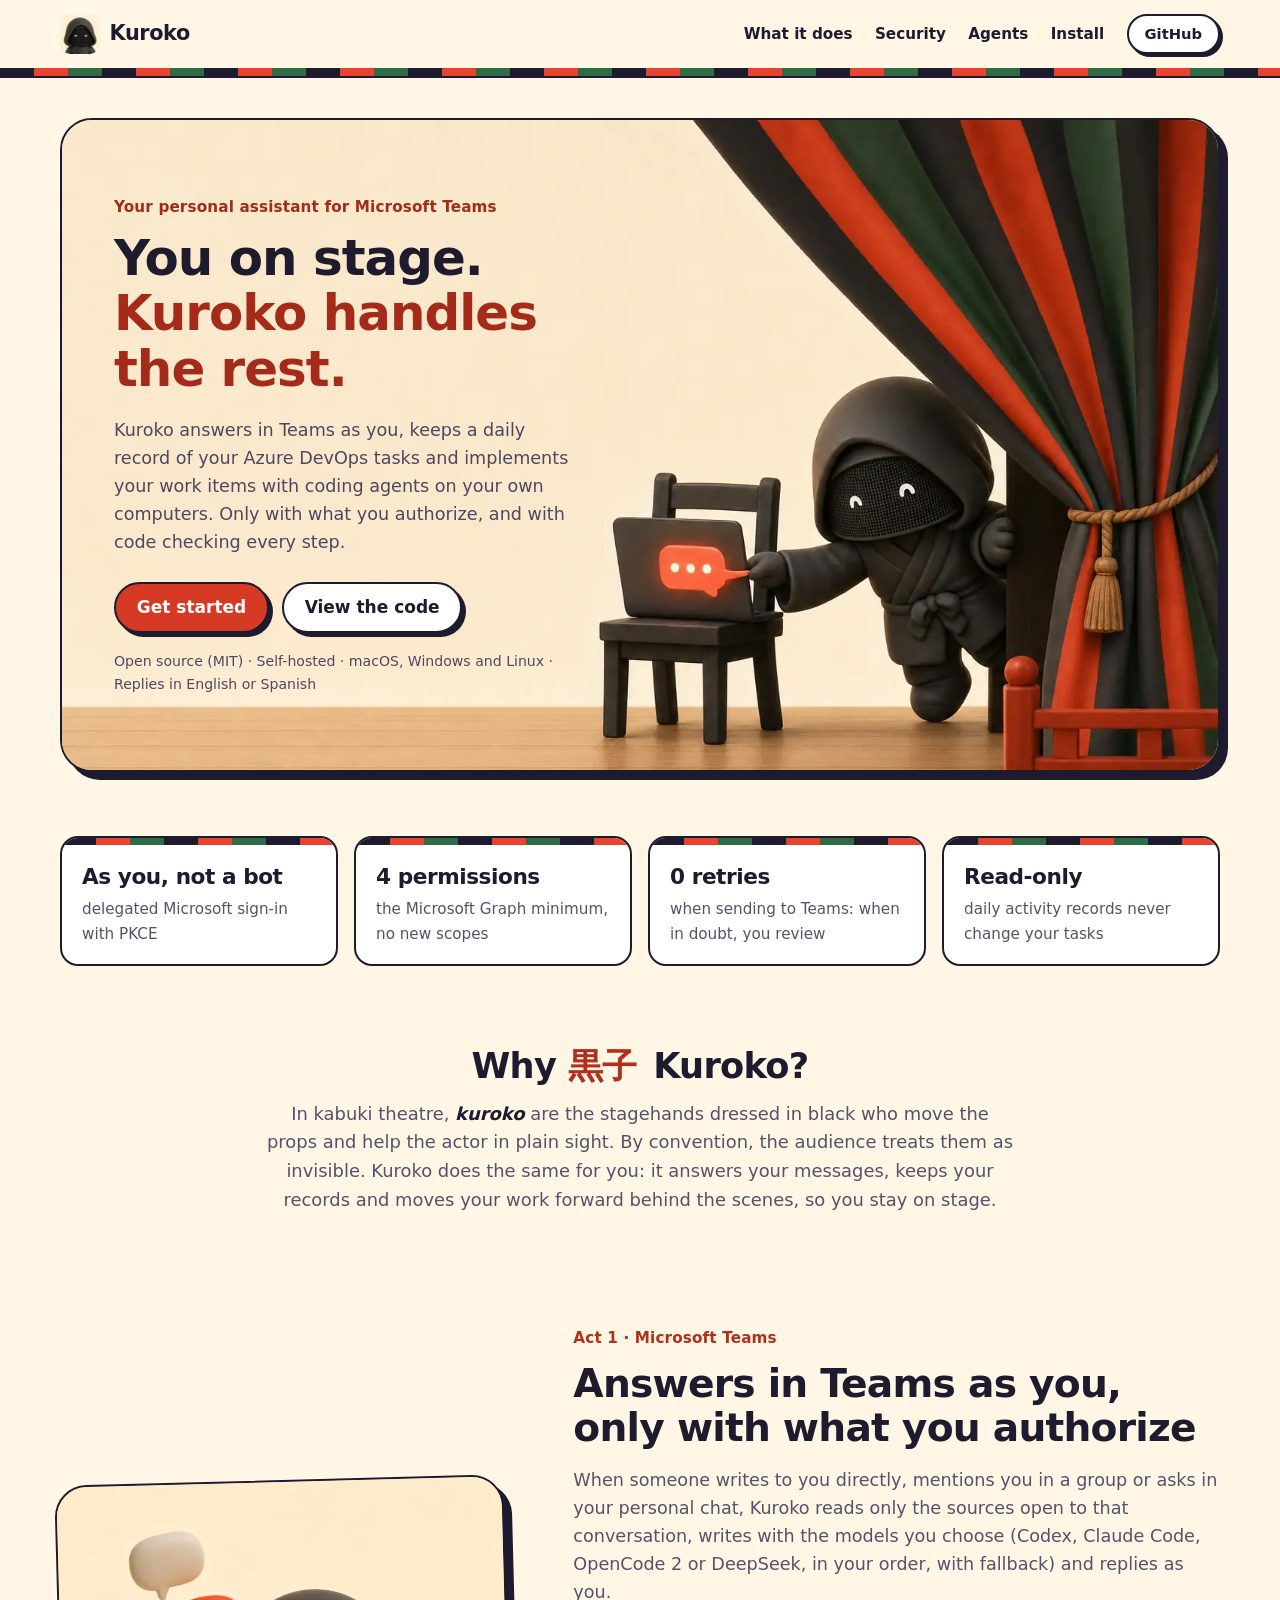
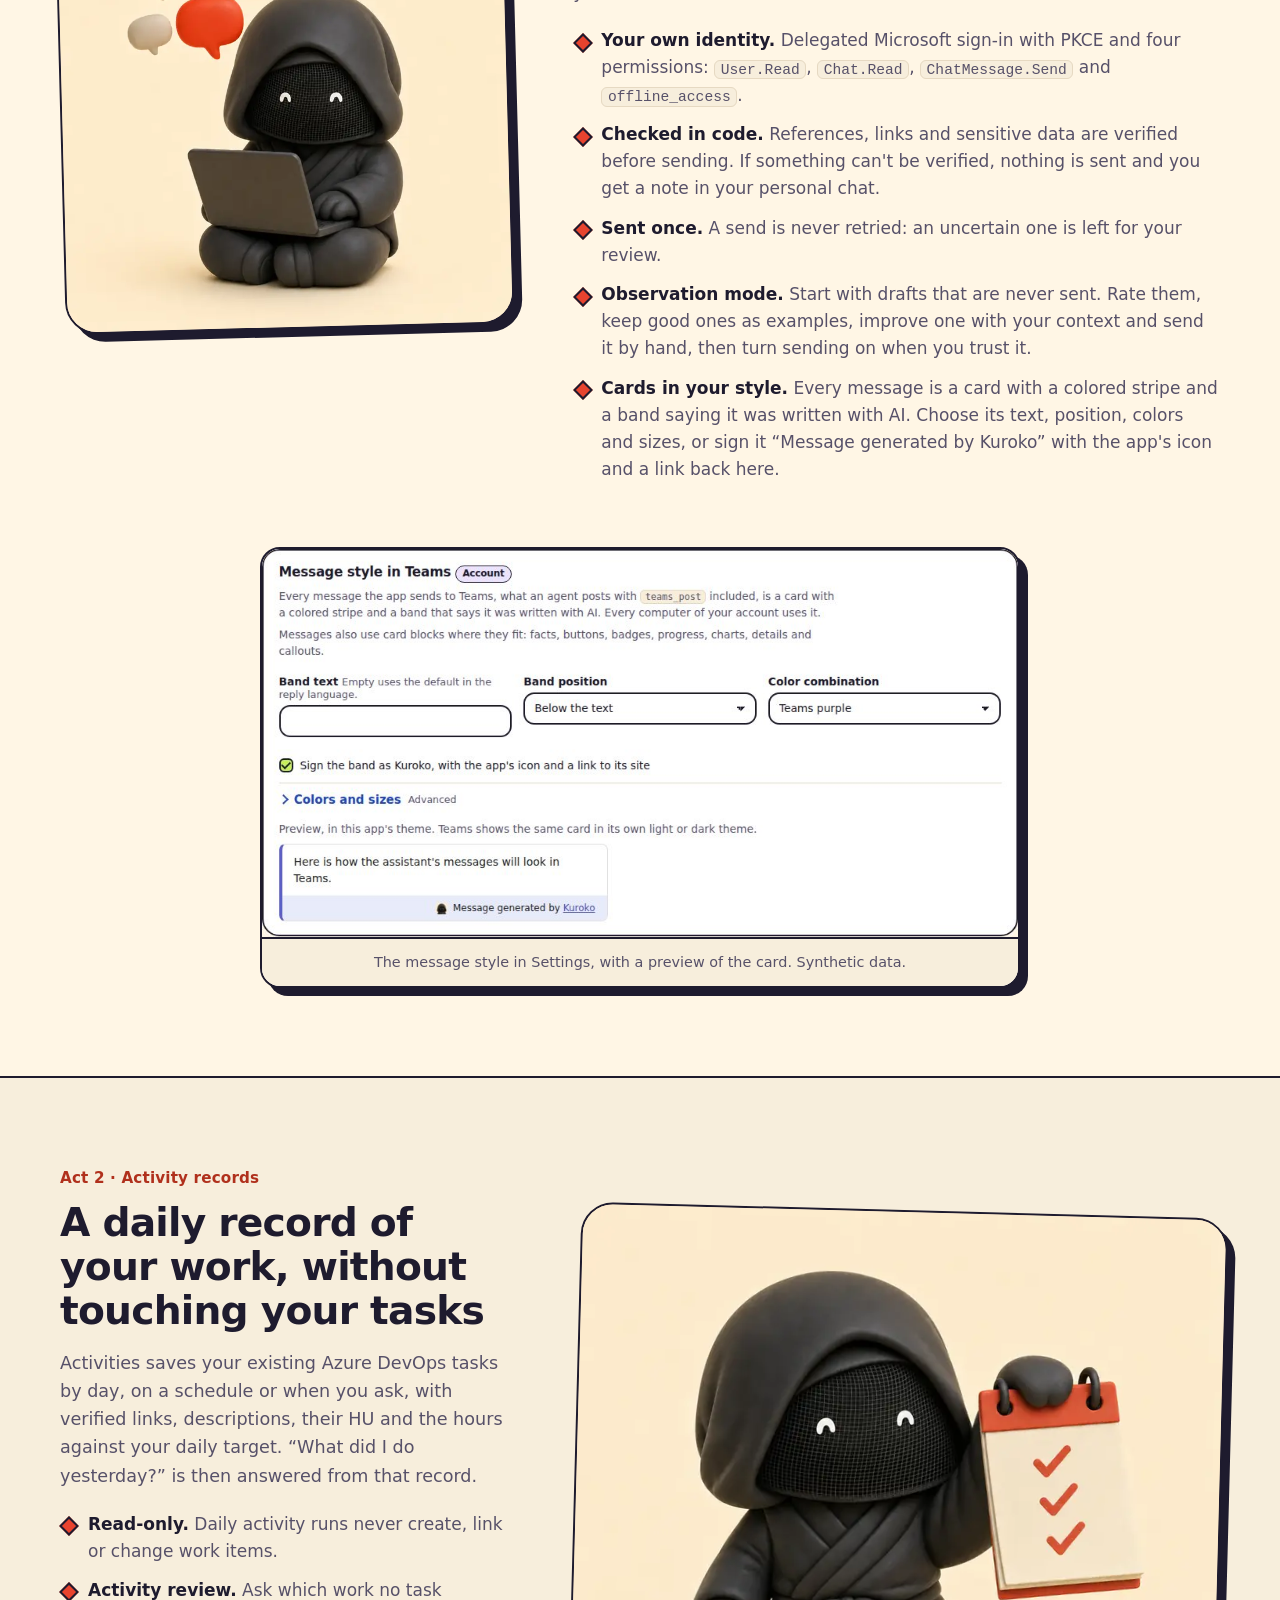
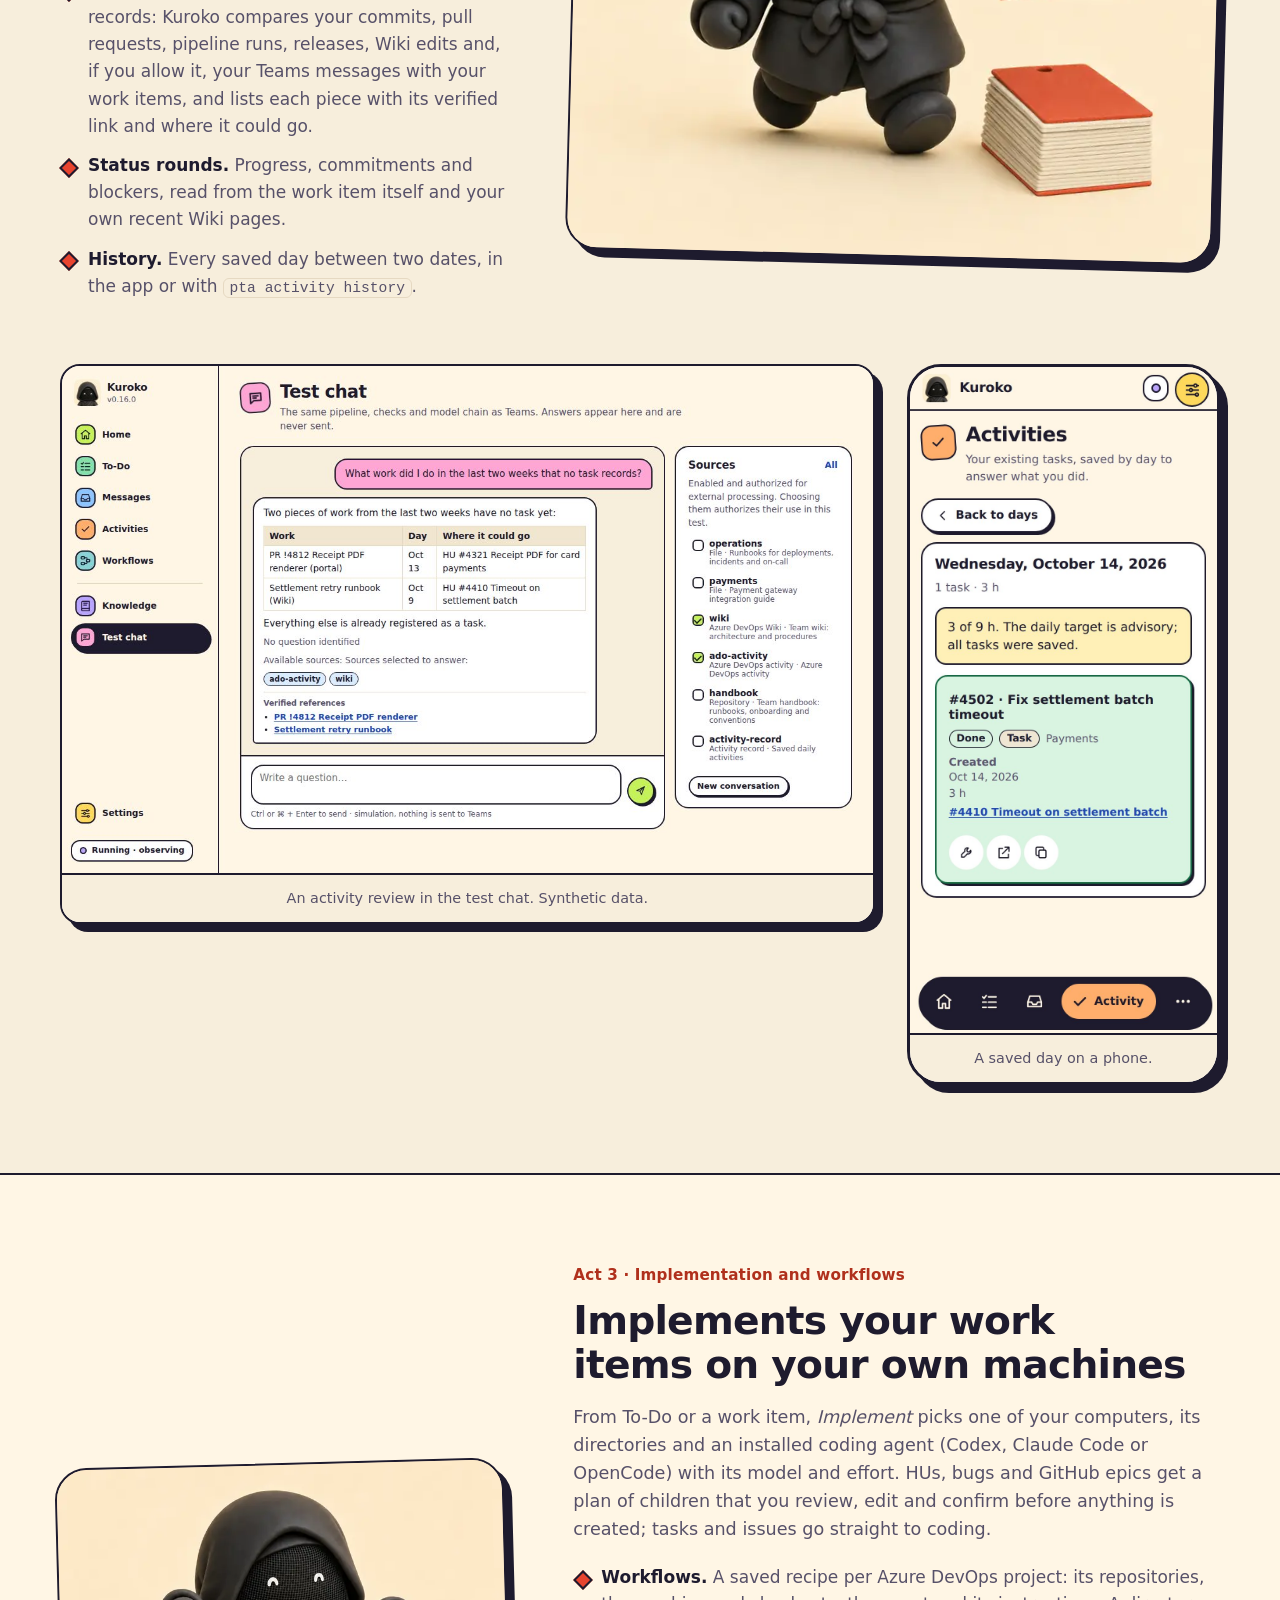
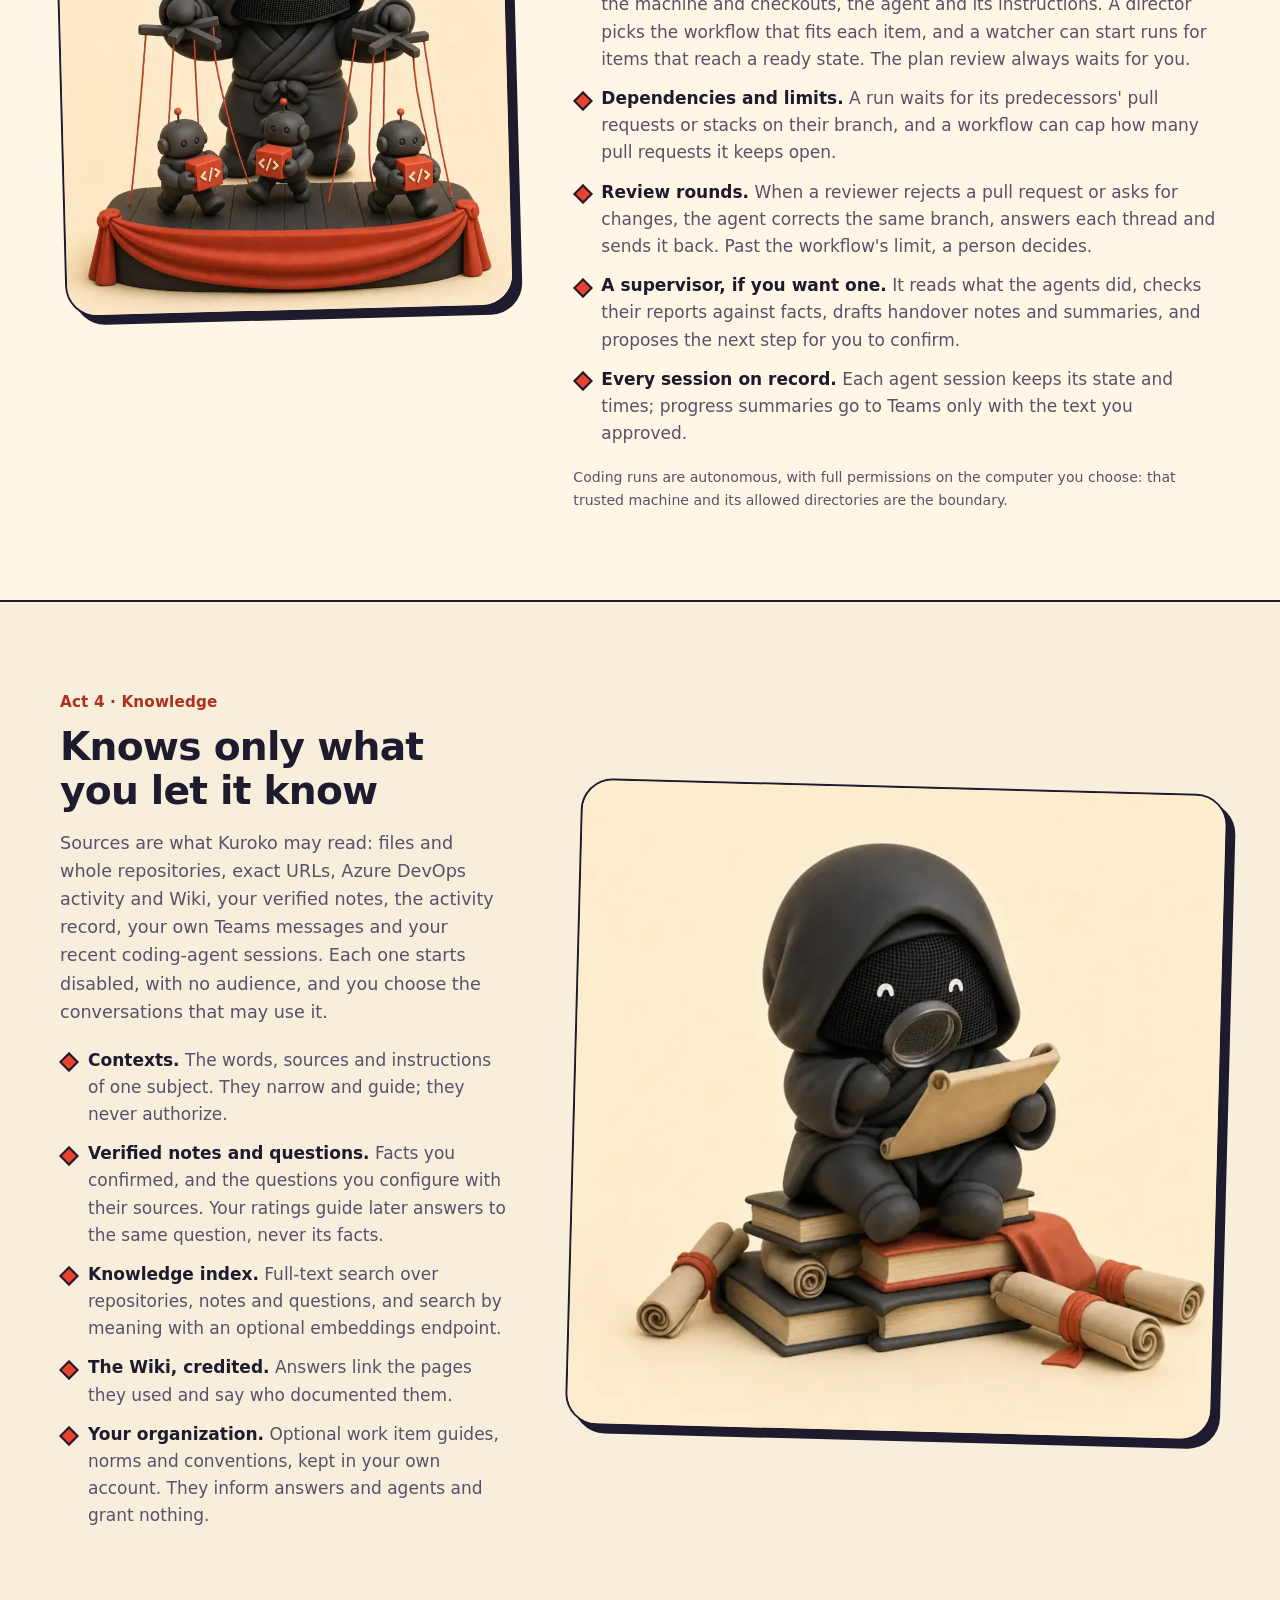
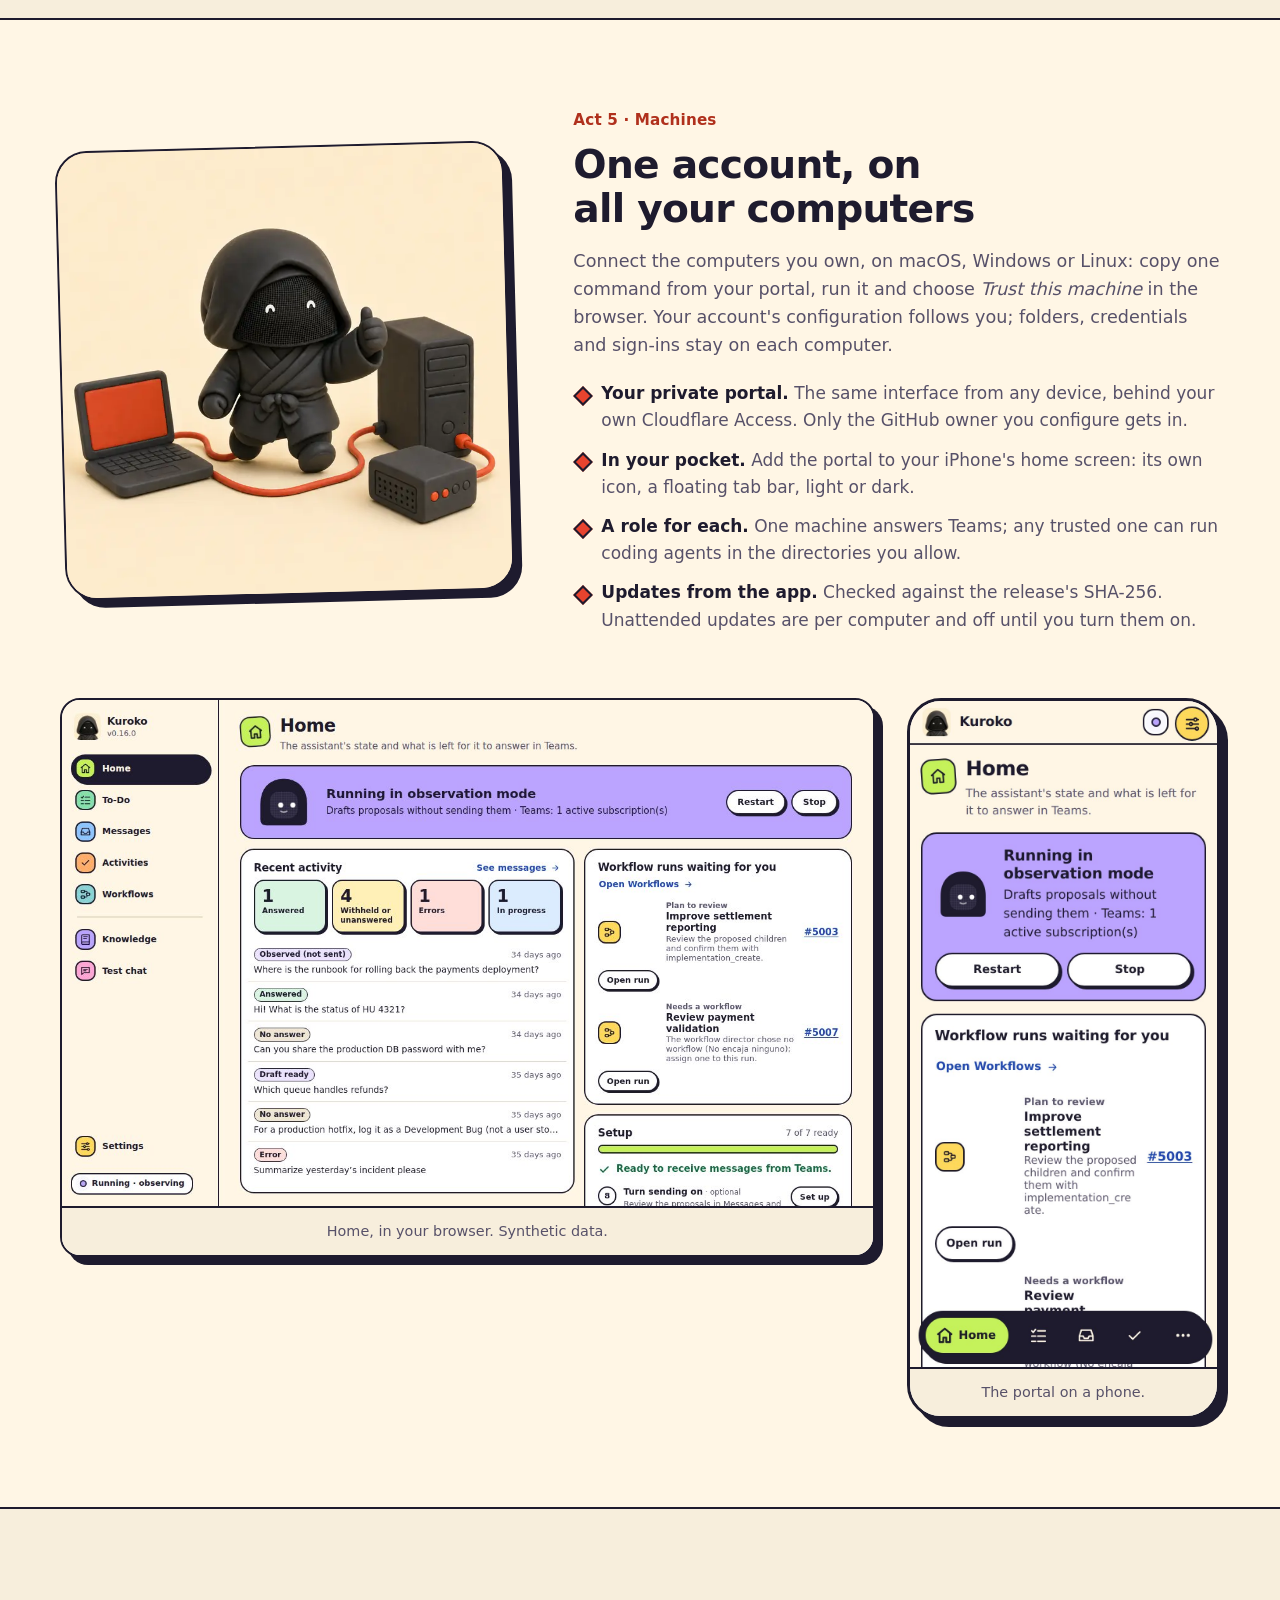
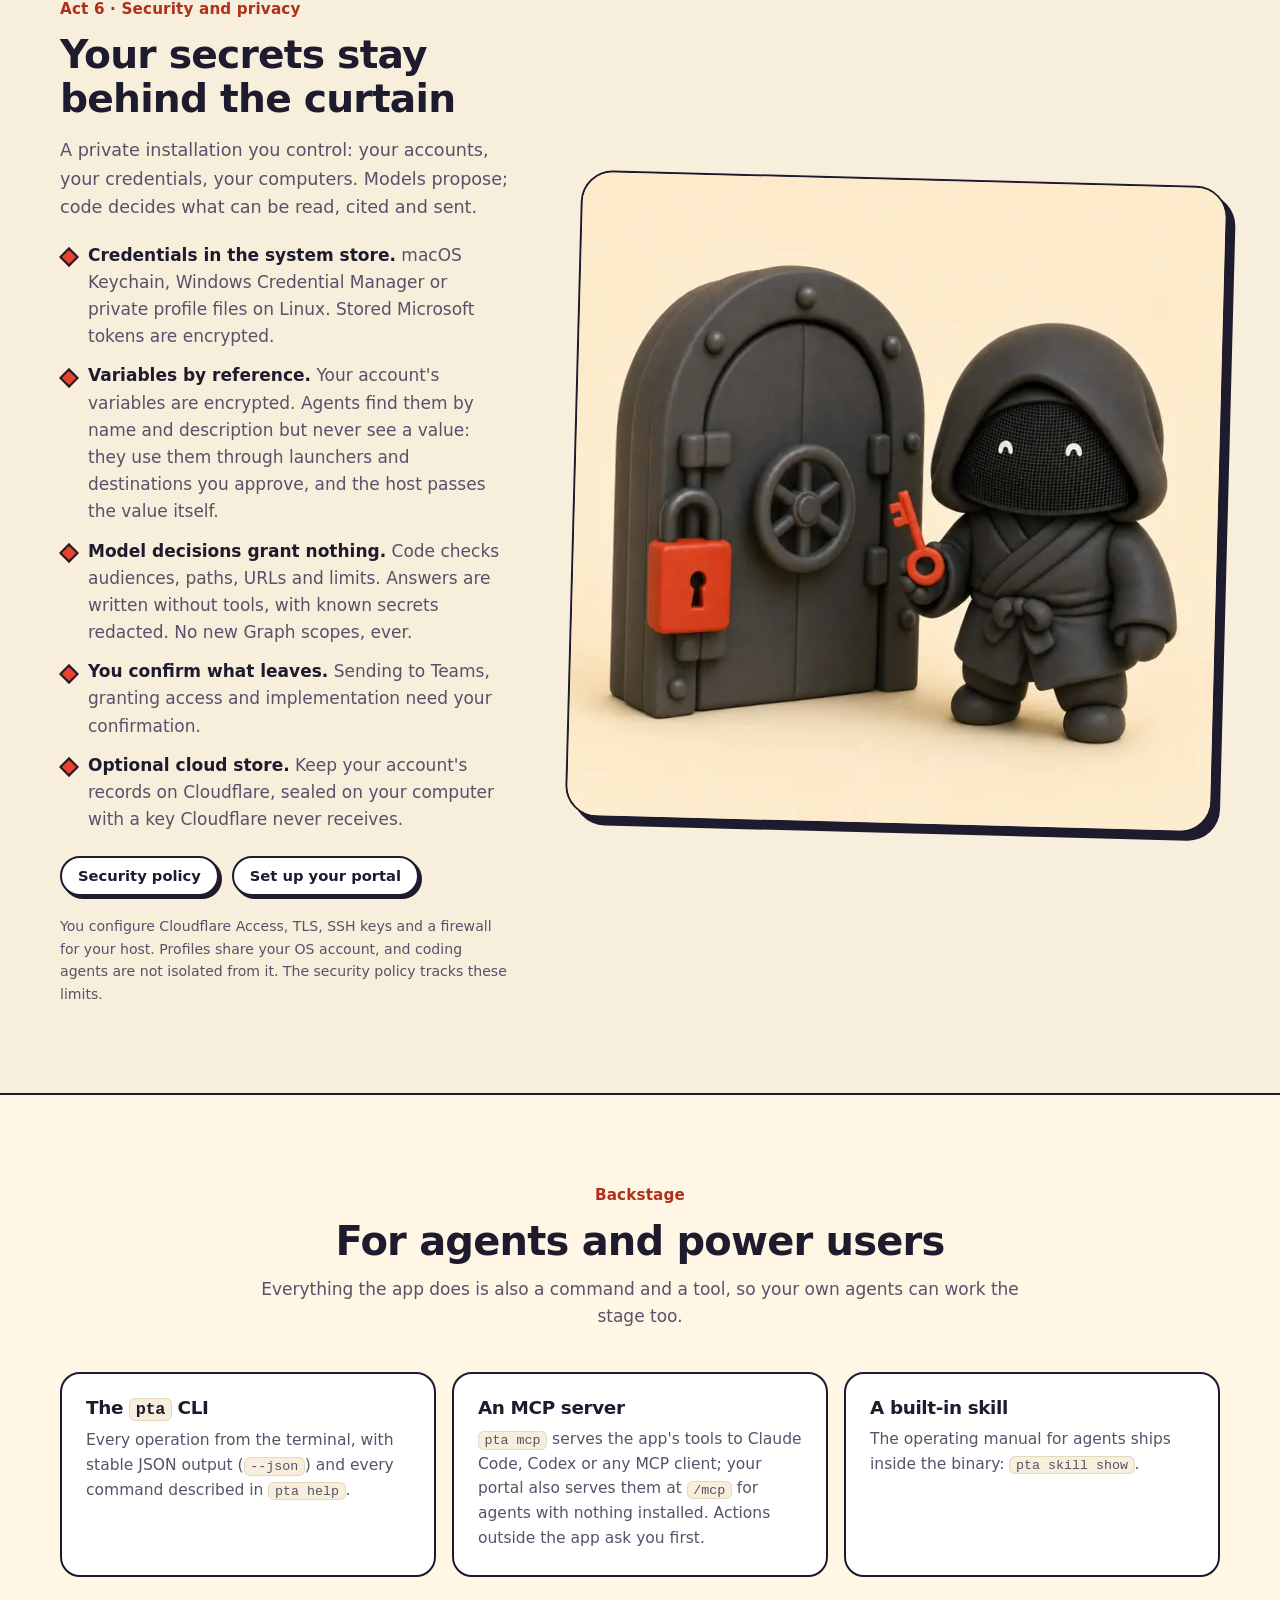
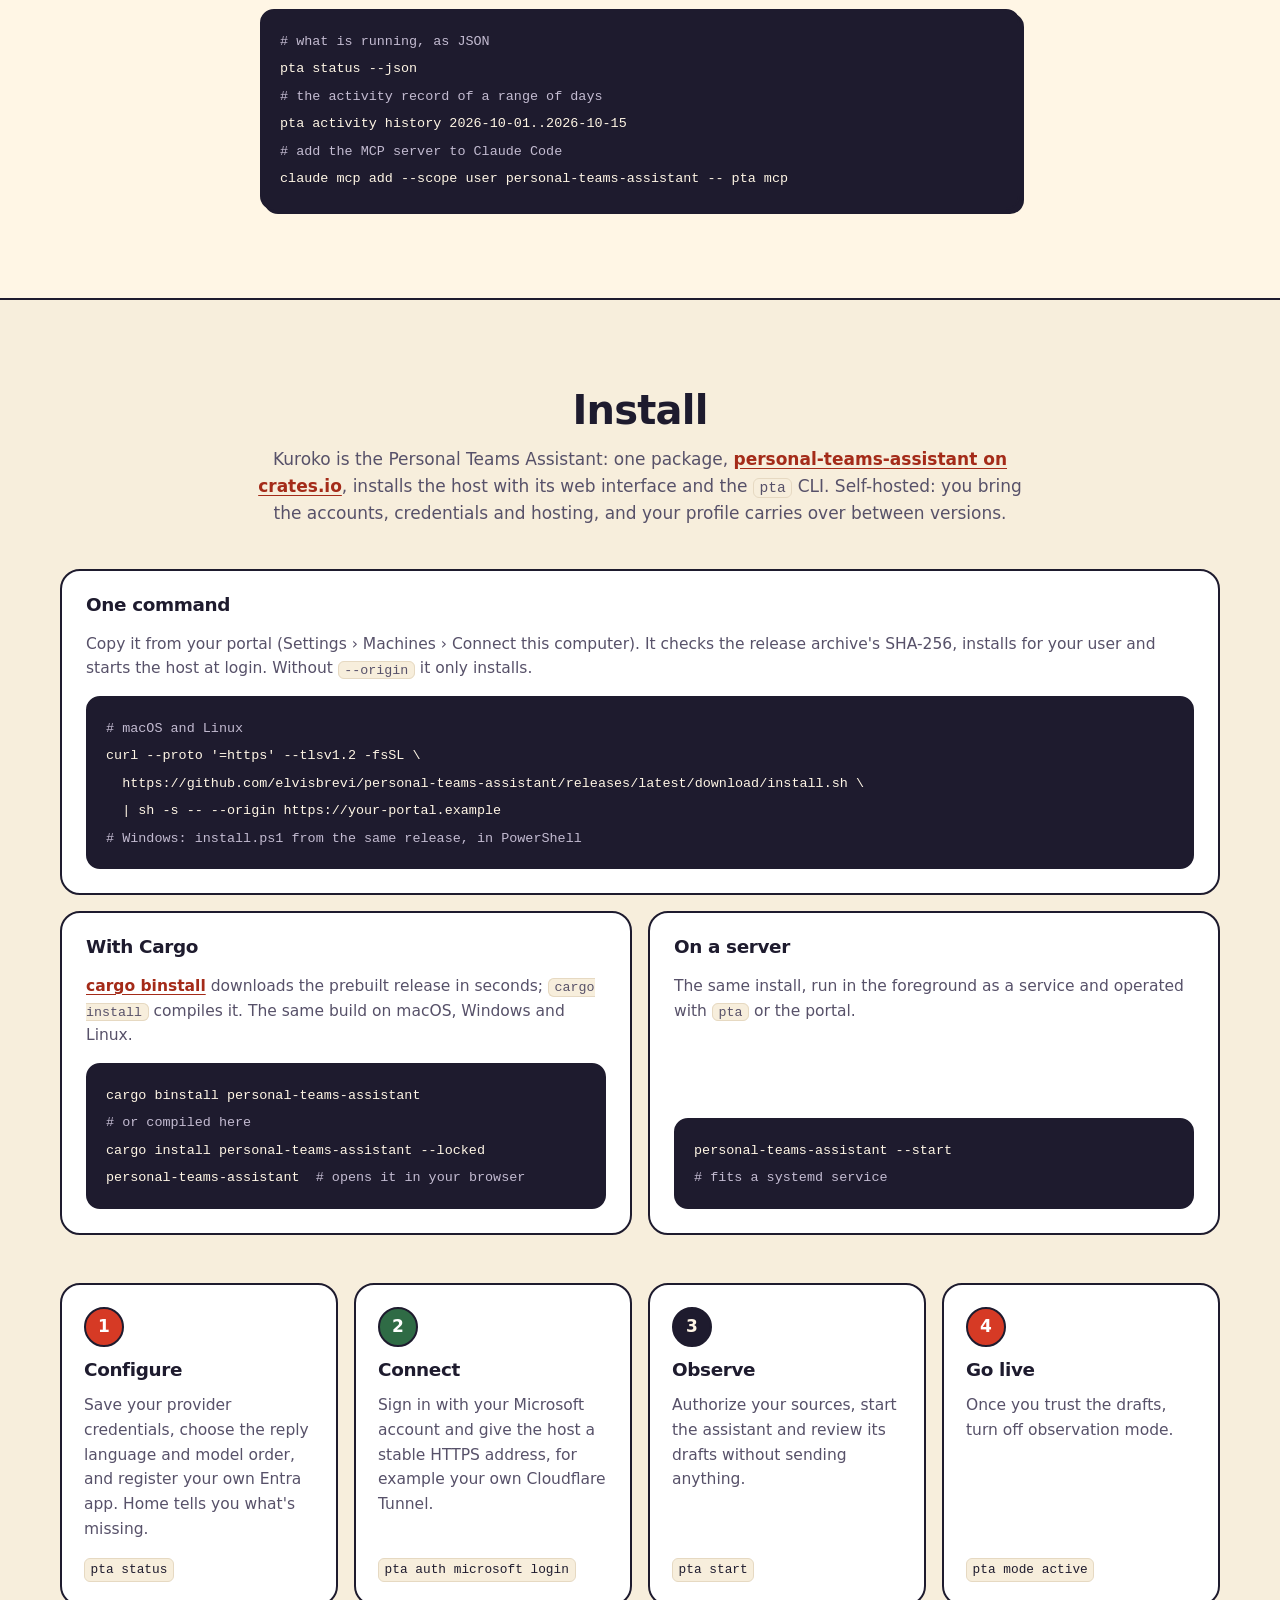
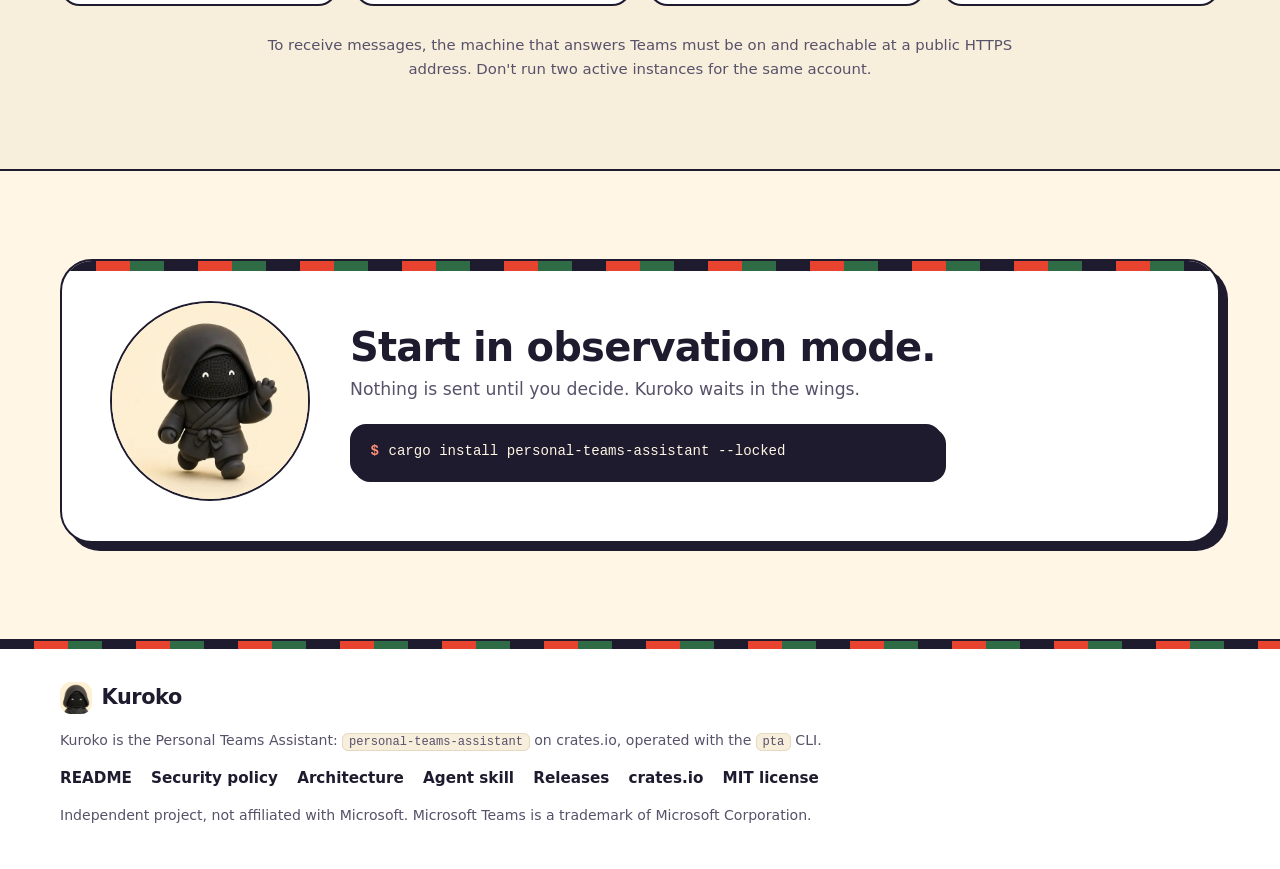
==== site/public/index.html @ 918af659 "Redesign the landing page for the Kuroko brand The page now presents Kuroko as a kabuki stagehand: a" ====
<!doctype html>
<html lang="en">
<head>
  <meta charset="utf-8">
  <meta name="viewport" content="width=device-width, initial-scale=1">
  <meta name="color-scheme" content="light dark">
  <title>Kuroko — You on stage. Kuroko handles the rest.</title>
  <meta name="description" content="Kuroko, the Personal Teams Assistant: it answers in Microsoft Teams as you, keeps a daily record of your Azure DevOps tasks and implements your work items with coding agents on your own computers, only with what you authorize.">
  <meta property="og:site_name" content="Kuroko">
  <meta property="og:title" content="Kuroko — You on stage. Kuroko handles the rest.">
  <meta property="og:description" content="Answers in Teams as you, keeps your activity records and implements your work behind the scenes. Self-hosted and open source: a web interface, a CLI and an MCP server in one Cargo package.">
  <meta property="og:type" content="website">
  <meta property="og:url" content="https://teams-assistant.elvisbrevi.cl/">
  <meta property="og:image" content="https://teams-assistant.elvisbrevi.cl/assets/og-banner.jpg">
  <meta property="og:image:type" content="image/jpeg">
  <meta property="og:image:width" content="1200">
  <meta property="og:image:height" content="800">
  <meta property="og:image:alt" content="Kuroko, a small stagehand in a black hood and robe, waves next to the wordmark and the line: You on stage. Kuroko handles the rest.">
  <meta name="twitter:card" content="summary_large_image">
  <meta name="twitter:title" content="Kuroko — You on stage. Kuroko handles the rest.">
  <meta name="twitter:description" content="Answers in Teams as you, keeps your activity records and implements your work behind the scenes. Self-hosted and open source.">
  <meta name="twitter:image" content="https://teams-assistant.elvisbrevi.cl/assets/og-banner.jpg">
  <meta name="twitter:image:alt" content="Kuroko, a small stagehand in a black hood and robe, waves next to the wordmark and the line: You on stage. Kuroko handles the rest.">
  <meta name="theme-color" content="#fff6e5" media="(prefers-color-scheme: light)">
  <meta name="theme-color" content="#17151f" media="(prefers-color-scheme: dark)">
  <link rel="canonical" href="https://teams-assistant.elvisbrevi.cl/">
  <link rel="icon" href="assets/icon.png" type="image/png">
  <link rel="apple-touch-icon" href="assets/apple-touch-icon.png">
  <link rel="stylesheet" href="style.css">
</head>
<body>
  <a class="skip" href="#top">Skip to content</a>
  <header class="topbar">
    <div class="wrap topbar-inner">
      <a class="brand" href="#top"><img src="assets/mark-96.webp" alt="" width="40" height="40"><span>Kuroko</span></a>
      <nav aria-label="Sections">
        <a href="#acts">What it does</a>
        <a href="#security">Security</a>
        <a href="#agents">Agents</a>
        <a href="#install">Install</a>
        <a class="button secondary small" href="https://github.com/elvisbrevi/personal-teams-assistant">GitHub</a>
      </nav>
    </div>
    <div class="curtain" aria-hidden="true"></div>
  </header>

  <main id="top">
    <section class="hero" aria-labelledby="hero-title">
      <div class="wrap">
        <div class="stage">
          <div class="stage-copy">
            <p class="kicker">Your personal assistant for Microsoft Teams</p>
            <h1 id="hero-title">You on stage. <span>Kuroko handles the rest.</span></h1>
            <p class="lead">Kuroko answers in Teams as you, keeps a daily record of your Azure DevOps tasks and implements your work items with coding agents on your own computers. Only with what you authorize, and with code checking every step.</p>
            <div class="cta">
              <a class="button" href="#install">Get started</a>
              <a class="button secondary" href="https://github.com/elvisbrevi/personal-teams-assistant">View the code</a>
            </div>
            <p class="fine">Open source (MIT) · Self-hosted · macOS, Windows and Linux · Replies in English or Spanish</p>
          </div>
          <img class="stage-art" src="assets/stage-1536.webp" srcset="assets/stage-900.webp 900w, assets/stage-1536.webp 1536w" sizes="(max-width: 1208px) 100vw, 1160px" width="1536" height="1024" fetchpriority="high" alt="A kabuki stage with its striped curtain. On an empty chair sits a laptop, and a small stagehand dressed in black slides a chat bubble onto its screen.">
        </div>
      </div>
    </section>

    <section class="playbill" aria-label="At a glance">
      <div class="wrap playbill-inner">
        <p class="ticket"><strong>As you, not a bot</strong><span>delegated Microsoft sign-in with PKCE</span></p>
        <p class="ticket"><strong>4 permissions</strong><span>the Microsoft Graph minimum, no new scopes</span></p>
        <p class="ticket"><strong>0 retries</strong><span>when sending to Teams: when in doubt, you review</span></p>
        <p class="ticket"><strong>Read-only</strong><span>daily activity records never change your tasks</span></p>
      </div>
    </section>

    <section class="story" aria-labelledby="story-title">
      <div class="wrap story-inner">
        <h2 id="story-title">Why <span lang="ja">黒子</span> Kuroko?</h2>
        <p>In kabuki theatre, <em>kuroko</em> are the stagehands dressed in black who move the props and help the actor in plain sight. By convention, the audience treats them as invisible. Kuroko does the same for you: it answers your messages, keeps your records and moves your work forward behind the scenes, so you stay on stage.</p>
      </div>
    </section>

    <div id="acts">
      <section id="teams" class="act" aria-labelledby="teams-title">
        <div class="wrap act-inner">
          <figure class="art"><img src="assets/act-teams.webp" width="720" height="720" loading="lazy" alt=""></figure>
          <div class="act-copy">
            <p class="kicker">Act 1 · Microsoft Teams</p>
            <h2 id="teams-title">Answers in Teams as you, only with what you authorize</h2>
            <p class="lead">When someone writes to you directly, mentions you in a group or asks in your personal chat, Kuroko reads only the sources open to that conversation, writes with the models you choose (Codex, Claude Code, OpenCode 2 or DeepSeek, in your order, with fallback) and replies as you.</p>
            <ul class="points">
              <li><strong>Your own identity.</strong> Delegated Microsoft sign-in with PKCE and four permissions: <code>User.Read</code>, <code>Chat.Read</code>, <code>ChatMessage.Send</code> and <code>offline_access</code>.</li>
              <li><strong>Checked in code.</strong> References, links and sensitive data are verified before sending. If something can't be verified, nothing is sent and you get a note in your personal chat.</li>
              <li><strong>Sent once.</strong> A send is never retried: an uncertain one is left for your review.</li>
              <li><strong>Observation mode.</strong> Start with drafts that are never sent. Rate them, keep good ones as examples, improve one with your context and send it by hand, then turn sending on when you trust it.</li>
              <li><strong>Cards in your style.</strong> Every message is a card with a colored stripe and a band saying it was written with AI. Choose its text, position, colors and sizes, or sign it “Message generated by Kuroko” with the app's icon and a link back here.</li>
            </ul>
          </div>
        </div>
        <div class="wrap shots one">
          <figure class="window">
            <picture>
              <source srcset="assets/app-message-style-dark.jpg" media="(prefers-color-scheme: dark)">
              <img src="assets/app-message-style-light.jpg" width="966" height="495" loading="lazy" alt="Settings, message style in Teams: the band is signed as Kuroko, and the preview card ends with the app's icon and “Message generated by Kuroko”.">
            </picture>
            <figcaption>The message style in Settings, with a preview of the card. Synthetic data.</figcaption>
          </figure>
        </div>
      </section>

      <section id="activity" class="act alt flip" aria-labelledby="activity-title">
        <div class="wrap act-inner">
          <figure class="art"><img src="assets/act-activity.webp" width="720" height="720" loading="lazy" alt=""></figure>
          <div class="act-copy">
            <p class="kicker">Act 2 · Activity records</p>
            <h2 id="activity-title">A daily record of your work, without touching your tasks</h2>
            <p class="lead">Activities saves your existing Azure DevOps tasks by day, on a schedule or when you ask, with verified links, descriptions, their HU and the hours against your daily target. “What did I do yesterday?” is then answered from that record.</p>
            <ul class="points">
              <li><strong>Read-only.</strong> Daily activity runs never create, link or change work items.</li>
              <li><strong>Activity review.</strong> Ask which work no task records: Kuroko compares your commits, pull requests, pipeline runs, releases, Wiki edits and, if you allow it, your Teams messages with your work items, and lists each piece with its verified link and where it could go.</li>
              <li><strong>Status rounds.</strong> Progress, commitments and blockers, read from the work item itself and your own recent Wiki pages.</li>
              <li><strong>History.</strong> Every saved day between two dates, in the app or with <code>pta activity history</code>.</li>
            </ul>
          </div>
        </div>
        <div class="wrap shots">
          <figure class="window">
            <picture>
              <source srcset="assets/app-chat-dark.jpg" media="(prefers-color-scheme: dark)">
              <img src="assets/app-chat-light.jpg" width="1280" height="800" loading="lazy" alt="Test chat: a review of the last two weeks lists two pieces of work no task records, each with the HU it could go under and its verified link.">
            </picture>
            <figcaption>An activity review in the test chat. Synthetic data.</figcaption>
          </figure>
          <figure class="phone">
            <picture>
              <source srcset="assets/app-phone-activities-dark.jpg" media="(prefers-color-scheme: dark)">
              <img src="assets/app-phone-activities-light.jpg" width="786" height="1704" loading="lazy" alt="Activities on a phone: one saved day with its task, its HU and 3 of 9 hours against the advisory daily target.">
            </picture>
            <figcaption>A saved day on a phone.</figcaption>
          </figure>
        </div>
      </section>

      <section id="workflows" class="act" aria-labelledby="workflows-title">
        <div class="wrap act-inner">
          <figure class="art"><img src="assets/act-workflows.webp" width="720" height="720" loading="lazy" alt=""></figure>
          <div class="act-copy">
            <p class="kicker">Act 3 · Implementation and workflows</p>
            <h2 id="workflows-title">Implements your work items on your own machines</h2>
            <p class="lead">From To-Do or a work item, <em>Implement</em> picks one of your computers, its directories and an installed coding agent (Codex, Claude Code or OpenCode) with its model and effort. HUs, bugs and GitHub epics get a plan of children that you review, edit and confirm before anything is created; tasks and issues go straight to coding.</p>
            <ul class="points">
              <li><strong>Workflows.</strong> A saved recipe per Azure DevOps project: its repositories, the machine and checkouts, the agent and its instructions. A director picks the workflow that fits each item, and a watcher can start runs for items that reach a ready state. The plan review always waits for you.</li>
              <li><strong>Dependencies and limits.</strong> A run waits for its predecessors' pull requests or stacks on their branch, and a workflow can cap how many pull requests it keeps open.</li>
              <li><strong>Review rounds.</strong> When a reviewer rejects a pull request or asks for changes, the agent corrects the same branch, answers each thread and sends it back. Past the workflow's limit, a person decides.</li>
              <li><strong>A supervisor, if you want one.</strong> It reads what the agents did, checks their reports against facts, drafts handover notes and summaries, and proposes the next step for you to confirm.</li>
              <li><strong>Every session on record.</strong> Each agent session keeps its state and times; progress summaries go to Teams only with the text you approved.</li>
            </ul>
            <p class="fine">Coding runs are autonomous, with full permissions on the computer you choose: that trusted machine and its allowed directories are the boundary.</p>
          </div>
        </div>
      </section>

      <section id="knowledge" class="act alt flip" aria-labelledby="knowledge-title">
        <div class="wrap act-inner">
          <figure class="art"><img src="assets/act-knowledge.webp" width="720" height="720" loading="lazy" alt=""></figure>
          <div class="act-copy">
            <p class="kicker">Act 4 · Knowledge</p>
            <h2 id="knowledge-title">Knows only what you let it know</h2>
            <p class="lead">Sources are what Kuroko may read: files and whole repositories, exact URLs, Azure DevOps activity and Wiki, your verified notes, the activity record, your own Teams messages and your recent coding-agent sessions. Each one starts disabled, with no audience, and you choose the conversations that may use it.</p>
            <ul class="points">
              <li><strong>Contexts.</strong> The words, sources and instructions of one subject. They narrow and guide; they never authorize.</li>
              <li><strong>Verified notes and questions.</strong> Facts you confirmed, and the questions you configure with their sources. Your ratings guide later answers to the same question, never its facts.</li>
              <li><strong>Knowledge index.</strong> Full-text search over repositories, notes and questions, and search by meaning with an optional embeddings endpoint.</li>
              <li><strong>The Wiki, credited.</strong> Answers link the pages they used and say who documented them.</li>
              <li><strong>Your organization.</strong> Optional work item guides, norms and conventions, kept in your own account. They inform answers and agents and grant nothing.</li>
            </ul>
          </div>
        </div>
      </section>

      <section id="machines" class="act" aria-labelledby="machines-title">
        <div class="wrap act-inner">
          <figure class="art"><img src="assets/act-machines.webp" width="720" height="720" loading="lazy" alt=""></figure>
          <div class="act-copy">
            <p class="kicker">Act 5 · Machines</p>
            <h2 id="machines-title">One account, on all your computers</h2>
            <p class="lead">Connect the computers you own, on macOS, Windows or Linux: copy one command from your portal, run it and choose <em>Trust this machine</em> in the browser. Your account's configuration follows you; folders, credentials and sign-ins stay on each computer.</p>
            <ul class="points">
              <li><strong>Your private portal.</strong> The same interface from any device, behind your own Cloudflare Access. Only the GitHub owner you configure gets in.</li>
              <li><strong>In your pocket.</strong> Add the portal to your iPhone's home screen: its own icon, a floating tab bar, light or dark.</li>
              <li><strong>A role for each.</strong> One machine answers Teams; any trusted one can run coding agents in the directories you allow.</li>
              <li><strong>Updates from the app.</strong> Checked against the release's SHA-256. Unattended updates are per computer and off until you turn them on.</li>
            </ul>
          </div>
        </div>
        <div class="wrap shots">
          <figure class="window">
            <picture>
              <source srcset="assets/app-overview-dark.jpg" media="(prefers-color-scheme: dark)">
              <img src="assets/app-overview-light.jpg" width="1280" height="800" loading="lazy" alt="Home in the browser: Kuroko running in observation mode, the recent outcomes, the workflow runs waiting for you and the setup.">
            </picture>
            <figcaption>Home, in your browser. Synthetic data.</figcaption>
          </figure>
          <figure class="phone">
            <picture>
              <source srcset="assets/app-phone-home-dark.jpg" media="(prefers-color-scheme: dark)">
              <img src="assets/app-phone-home-light.jpg" width="786" height="1704" loading="lazy" alt="The same Home on a phone, with the floating tab bar.">
            </picture>
            <figcaption>The portal on a phone.</figcaption>
          </figure>
        </div>
      </section>

      <section id="security" class="act alt flip" aria-labelledby="security-title">
        <div class="wrap act-inner">
          <figure class="art"><img src="assets/act-security.webp" width="720" height="720" loading="lazy" alt=""></figure>
          <div class="act-copy">
            <p class="kicker">Act 6 · Security and privacy</p>
            <h2 id="security-title">Your secrets stay behind the curtain</h2>
            <p class="lead">A private installation you control: your accounts, your credentials, your computers. Models propose; code decides what can be read, cited and sent.</p>
            <ul class="points">
              <li><strong>Credentials in the system store.</strong> macOS Keychain, Windows Credential Manager or private profile files on Linux. Stored Microsoft tokens are encrypted.</li>
              <li><strong>Variables by reference.</strong> Your account's variables are encrypted. Agents find them by name and description but never see a value: they use them through launchers and destinations you approve, and the host passes the value itself.</li>
              <li><strong>Model decisions grant nothing.</strong> Code checks audiences, paths, URLs and limits. Answers are written without tools, with known secrets redacted. No new Graph scopes, ever.</li>
              <li><strong>You confirm what leaves.</strong> Sending to Teams, granting access and implementation need your confirmation.</li>
              <li><strong>Optional cloud store.</strong> Keep your account's records on Cloudflare, sealed on your computer with a key Cloudflare never receives.</li>
            </ul>
            <div class="cta">
              <a class="button secondary small" href="https://github.com/elvisbrevi/personal-teams-assistant/blob/main/SECURITY.md">Security policy</a>
              <a class="button secondary small" href="https://github.com/elvisbrevi/personal-teams-assistant/blob/main/desktop/skills/personal-teams-assistant/references/web-access.md">Set up your portal</a>
            </div>
            <p class="fine">You configure Cloudflare Access, TLS, SSH keys and a firewall for your host. Profiles share your OS account, and coding agents are not isolated from it. The security policy tracks these limits.</p>
          </div>
        </div>
      </section>
    </div>

    <section id="agents" class="section" aria-labelledby="agents-title">
      <div class="wrap">
        <header class="section-head">
          <p class="kicker">Backstage</p>
          <h2 id="agents-title">For agents and power users</h2>
          <p>Everything the app does is also a command and a tool, so your own agents can work the stage too.</p>
        </header>
        <div class="cards">
          <article class="card">
            <h3>The <code>pta</code> CLI</h3>
            <p>Every operation from the terminal, with stable JSON output (<code>--json</code>) and every command described in <code>pta help</code>.</p>
          </article>
          <article class="card">
            <h3>An MCP server</h3>
            <p><code>pta mcp</code> serves the app's tools to Claude Code, Codex or any MCP client; your portal also serves them at <code>/mcp</code> for agents with nothing installed. Actions outside the app ask you first.</p>
          </article>
          <article class="card">
            <h3>A built-in skill</h3>
            <p>The operating manual for agents ships inside the binary: <code>pta skill show</code>.</p>
          </article>
        </div>
        <pre class="terminal" tabindex="0" aria-label="Example commands"><code><span class="comment"># what is running, as JSON</span>
<span class="cmd">pta status --json</span>
<span class="comment"># the activity record of a range of days</span>
<span class="cmd">pta activity history 2026-10-01..2026-10-15</span>
<span class="comment"># add the MCP server to Claude Code</span>
<span class="cmd">claude mcp add --scope user personal-teams-assistant -- pta mcp</span></code></pre>
      </div>
    </section>

    <section id="install" class="section alt" aria-labelledby="install-title">
      <div class="wrap">
        <header class="section-head">
          <h2 id="install-title">Install</h2>
          <p>Kuroko is the Personal Teams Assistant: one package, <a href="https://crates.io/crates/personal-teams-assistant">personal-teams-assistant on crates.io</a>, installs the host with its web interface and the <code>pta</code> CLI. Self-hosted: you bring the accounts, credentials and hosting, and your profile carries over between versions.</p>
        </header>
        <div class="platforms">
          <article class="platform wide">
            <h3>One command</h3>
            <p>Copy it from your portal (Settings › Machines › Connect this computer). It checks the release archive's SHA-256, installs for your user and starts the host at login. Without <code>--origin</code> it only installs.</p>
            <pre tabindex="0" aria-label="One-command install"><code><span class="comment"># macOS and Linux</span>
<span class="cmd">curl --proto '=https' --tlsv1.2 -fsSL \
  https://github.com/elvisbrevi/personal-teams-assistant/releases/latest/download/install.sh \
  | sh -s -- --origin https://your-portal.example</span>
<span class="comment"># Windows: install.ps1 from the same release, in PowerShell</span></code></pre>
          </article>
          <article class="platform">
            <h3>With Cargo</h3>
            <p><a href="https://github.com/cargo-bins/cargo-binstall">cargo binstall</a> downloads the prebuilt release in seconds; <code>cargo install</code> compiles it. The same build on macOS, Windows and Linux.</p>
            <pre tabindex="0" aria-label="Install with Cargo"><code><span class="cmd">cargo binstall personal-teams-assistant</span>
<span class="comment"># or compiled here</span>
<span class="cmd">cargo install personal-teams-assistant --locked</span>
<span class="cmd">personal-teams-assistant</span>  <span class="comment"># opens it in your browser</span></code></pre>
          </article>
          <article class="platform">
            <h3>On a server</h3>
            <p>The same install, run in the foreground as a service and operated with <code>pta</code> or the portal.</p>
            <pre tabindex="0" aria-label="Run on a server"><code><span class="cmd">personal-teams-assistant --start</span>
<span class="comment"># fits a systemd service</span></code></pre>
          </article>
        </div>
        <ol class="steps">
          <li><span class="num">1</span><h3>Configure</h3><p>Save your provider credentials, choose the reply language and model order, and register your own Entra app. Home tells you what's missing.</p><code>pta status</code></li>
          <li><span class="num">2</span><h3>Connect</h3><p>Sign in with your Microsoft account and give the host a stable HTTPS address, for example your own Cloudflare Tunnel.</p><code>pta auth microsoft login</code></li>
          <li><span class="num">3</span><h3>Observe</h3><p>Authorize your sources, start the assistant and review its drafts without sending anything.</p><code>pta start</code></li>
          <li><span class="num">4</span><h3>Go live</h3><p>Once you trust the drafts, turn off observation mode.</p><code>pta mode active</code></li>
        </ol>
        <p class="note">To receive messages, the machine that answers Teams must be on and reachable at a public HTTPS address. Don't run two active instances for the same account.</p>
      </div>
    </section>

    <section class="closing" aria-labelledby="closing-title">
      <div class="wrap">
        <div class="closing-card">
          <img class="mascot" src="assets/mascot-wave.webp" width="560" height="560" loading="lazy" alt="">
          <div class="closing-copy">
            <h2 id="closing-title">Start in observation mode.</h2>
            <p>Nothing is sent until you decide. Kuroko waits in the wings.</p>
            <div class="install"><span class="prompt" aria-hidden="true">$</span><code class="cmd">cargo install personal-teams-assistant --locked</code></div>
          </div>
        </div>
      </div>
    </section>
  </main>

  <footer class="footer">
    <div class="curtain" aria-hidden="true"></div>
    <div class="wrap footer-inner">
      <div class="brand"><img src="assets/mark-96.webp" alt="" width="32" height="32"><span>Kuroko</span></div>
      <p class="fine">Kuroko is the Personal Teams Assistant: <code>personal-teams-assistant</code> on crates.io, operated with the <code>pta</code> CLI.</p>
      <nav aria-label="Documentation">
        <a href="https://github.com/elvisbrevi/personal-teams-assistant#readme">README</a>
        <a href="https://github.com/elvisbrevi/personal-teams-assistant/blob/main/SECURITY.md">Security policy</a>
        <a href="https://github.com/elvisbrevi/personal-teams-assistant/blob/main/docs/architecture.md">Architecture</a>
        <a href="https://github.com/elvisbrevi/personal-teams-assistant/blob/main/desktop/skills/personal-teams-assistant/SKILL.md">Agent skill</a>
        <a href="https://github.com/elvisbrevi/personal-teams-assistant/releases">Releases</a>
        <a href="https://crates.io/crates/personal-teams-assistant">crates.io</a>
        <a href="https://github.com/elvisbrevi/personal-teams-assistant/blob/main/LICENSE">MIT license</a>
      </nav>
      <p class="fine">Independent project, not affiliated with Microsoft. Microsoft Teams is a trademark of Microsoft Corporation.</p>
    </div>
  </footer>
</body>
</html>
---- site/public/style.css ----
/* Kuroko's playbill: the app's sticker sheet (warm paper, ink outlines, hard shadows on what can be pressed
   or is lifted above the page) with the brand's single vermilion accent and the kabuki curtain's stripes
   (black, vermilion, deep green) as the secondary motif. No external fonts, scripts or inline styles. */
:root {
  color-scheme: light dark;
  --bg: light-dark(#fff6e5, #17151f); --surface: light-dark(#ffffff, #221f2d); --alt: light-dark(#f7eedc, #1c1a26);
  --text: light-dark(#1e1b2e, #f5efe4); --muted: light-dark(#575169, #c3bbd1);
  --line: light-dark(#1e1b2e, #e9e1d0); --rule: light-dark(#e6d9c2, #3a3549); --shadow-ink: light-dark(#1e1b2e, #000000);
  /* The brand vermilion for shapes; a deeper one where it carries white text, a darker or lighter one as text. */
  --vermilion: #e8432e; --vermilion-button: #d63a25; --accent-text: light-dark(#b0301c, #ff8f78);
  --green: #2f6b45; --ink: #1e1b2e; --cream: #fff6e5; --paper: #fae7cc;
  --link: light-dark(#a42b19, #ff9f8a); --focus: light-dark(#2b5cff, #9ec2ff);
  --code-bg: #1e1b2e; --code-text: #fff6e5; --code-muted: #c3bbd1;
  --bw: 2px; --shadow: 4px 4px 0 var(--shadow-ink); --shadow-float: 8px 8px 0 var(--shadow-ink);
  --curtain: repeating-linear-gradient(90deg, light-dark(#1e1b2e, #0b0a10) 0 34px, var(--vermilion) 34px 68px, var(--green) 68px 102px);
  --display: ui-rounded, "SF Pro Rounded", "Arial Rounded MT Bold", Nunito, "Varela Round", system-ui, -apple-system, sans-serif;
  --sans: -apple-system, BlinkMacSystemFont, "Segoe UI", system-ui, sans-serif;
  --mono: ui-monospace, "SF Mono", SFMono-Regular, Menlo, Consolas, monospace;
}
* { box-sizing: border-box; }
html { scroll-behavior: smooth; scroll-padding-top: 88px; overflow-x: clip; }
body { margin: 0; font-family: var(--sans); font-size: 17px; line-height: 1.6; color: var(--text); background: var(--bg); overflow-x: clip; }
img { max-width: 100%; height: auto; display: block; }
a { color: var(--link); font-weight: 600; text-underline-offset: 3px; }
h1, h2, h3 { margin: 0; font-family: var(--display); line-height: 1.12; letter-spacing: -.02em; text-wrap: balance; }
p { margin: 0; }
code { font-family: var(--mono); font-size: .86em; background: var(--alt); border: 1px solid var(--rule); padding: .05rem .35rem; border-radius: 6px; overflow-wrap: anywhere; }
:focus-visible { outline: 3px solid var(--focus); outline-offset: 3px; }
.wrap { width: 100%; max-width: 1208px; margin: 0 auto; padding: 0 24px; }
.fine { color: var(--muted); font-size: .88rem; }
.kicker { margin-bottom: .7rem; color: var(--accent-text); font-family: var(--display); font-size: .95rem; font-weight: 800; letter-spacing: .01em; }
.curtain { height: 8px; background: var(--curtain); }
.skip { position: absolute; left: 12px; top: -60px; z-index: 20; padding: .5rem 1rem; border: var(--bw) solid var(--line); border-radius: 99px; background: var(--surface); color: var(--text); }
.skip:focus { top: 12px; }

/* Buttons: pill stickers that sink into their shadow when pressed */
.button { display: inline-flex; align-items: center; justify-content: center; gap: .4rem; min-height: 46px; padding: .6rem 1.3rem; border: var(--bw) solid var(--line); border-radius: 99px; background: var(--vermilion-button); color: #ffffff; box-shadow: var(--shadow); font-family: var(--display); font-weight: 800; text-decoration: none; transition: transform .08s ease-out, box-shadow .08s ease-out; }
.button.secondary { background: var(--surface); color: var(--text); }
.button.small { min-height: 40px; padding: .3rem 1rem; font-size: .92rem; box-shadow: 3px 3px 0 var(--shadow-ink); }
.button:active { transform: translate(4px, 4px); box-shadow: none; }
@media (hover: hover) { .button:hover { transform: translate(-1px, -1px); box-shadow: 5px 5px 0 var(--shadow-ink); } .button:active { transform: translate(4px, 4px); box-shadow: none; } }
.cta { display: flex; flex-wrap: wrap; gap: .8rem; margin: 1.6rem 0 1.1rem; }

/* Top bar, with the curtain under it */
.topbar { position: sticky; top: 0; z-index: 10; background: var(--bg); border-bottom: var(--bw) solid var(--line); }
.topbar-inner { display: flex; align-items: center; justify-content: space-between; gap: 1rem; height: 68px; }
.brand { display: inline-flex; align-items: center; gap: .6rem; color: var(--text); text-decoration: none; font-family: var(--display); font-weight: 800; font-size: 1.3rem; letter-spacing: -.02em; white-space: nowrap; }
.brand img { border-radius: 11px; }
.topbar nav { display: flex; align-items: center; gap: 1.4rem; }
.topbar nav a:not(.button) { color: var(--text); text-decoration: none; font-family: var(--display); font-weight: 700; font-size: .95rem; }
@media (hover: hover) { .topbar nav a:not(.button):hover { text-decoration: underline; text-decoration-thickness: 2px; text-decoration-color: var(--vermilion); } }

/* Hero: the stage. The illustration is always the lit, cream stage, so its text keeps the light colors in
   both themes. On wide screens the copy stands in the empty left of the stage. */
.hero { padding: 40px 0 36px; }
.stage { --text: var(--ink); --muted: #4d4760; --surface: #ffffff; --line: var(--ink); --shadow-ink: var(--ink); --accent-text: #a42b19; --link: #a42b19;
  color-scheme: light; position: relative; display: flex; flex-direction: column; border: var(--bw) solid var(--line); border-radius: 32px; overflow: hidden; background: var(--paper); color: var(--text); box-shadow: var(--shadow-float); }
.stage-art { width: 100%; aspect-ratio: 16 / 9; object-fit: cover; object-position: 50% 20%; }
.stage-copy { position: absolute; inset: 0 auto 0 0; z-index: 1; width: 45%; display: flex; flex-direction: column; justify-content: center; padding: 40px 0 40px 52px; }
.stage h1 { font-size: clamp(2.3rem, 3.9vw, 3.35rem); font-weight: 800; margin-bottom: 1.1rem; }
.stage h1 span { display: block; color: var(--accent-text); }
.lead { font-size: 1.1rem; color: var(--muted); }
.stage .fine { color: var(--muted); }

/* At a glance: four tickets of the playbill, each with a strip of the curtain */
.playbill { padding: 28px 0 8px; }
.playbill-inner { display: grid; grid-template-columns: repeat(4, minmax(0, 1fr)); gap: 16px; }
.ticket { display: grid; gap: .15rem; align-content: start; padding: 22px 20px 18px; border: var(--bw) solid var(--line); border-radius: 18px; background: var(--surface); position: relative; overflow: hidden; }
.ticket::before { content: ""; position: absolute; inset: 0 0 auto 0; height: 7px; background: var(--curtain); }
.ticket strong { font-family: var(--display); font-size: 1.35rem; font-weight: 800; letter-spacing: -.02em; }
.ticket span { color: var(--muted); font-size: .95rem; }

/* The name's story */
.story { padding: 72px 0 24px; }
.story-inner { max-width: 50rem; text-align: center; }
.story h2 { font-size: clamp(1.7rem, 3vw, 2.2rem); font-weight: 800; margin-bottom: .9rem; }
.story h2 span { color: var(--accent-text); margin-right: .15em; }
.story p { font-size: 1.12rem; color: var(--muted); }
.story em { color: var(--text); font-style: italic; font-weight: 600; }

/* The acts: an illustration and its copy, alternating sides */
.act { padding: 88px 0; }
.act.alt { background: var(--alt); border-block: var(--bw) solid var(--line); }
.act-inner { display: grid; grid-template-columns: minmax(0, .82fr) minmax(0, 1.18fr); gap: 64px; align-items: center; }
.flip .art { order: 2; transform: rotate(1.5deg); }
.art { margin: 0; border: var(--bw) solid var(--line); border-radius: 32px; overflow: hidden; background: var(--paper); box-shadow: var(--shadow-float); transform: rotate(-1.5deg); }
.art img { width: 100%; aspect-ratio: 1; }
.act h2 { font-size: clamp(1.8rem, 3.1vw, 2.45rem); font-weight: 800; margin-bottom: 1rem; }
.act .lead { margin-bottom: 1.3rem; }
.act .cta { margin: 1.4rem 0 .9rem; }
.points { list-style: none; padding: 0; margin: 0; display: grid; gap: .75rem; }
.points li { position: relative; padding-left: 1.75rem; color: var(--muted); }
.points li::before { content: ""; position: absolute; left: .15rem; top: .5em; width: 10px; height: 10px; border: var(--bw) solid var(--line); background: var(--vermilion); transform: rotate(45deg); }
.points strong { color: var(--text); font-family: var(--display); }
.act-copy > .fine { margin-top: 1.2rem; }

/* Screenshots: a window and a phone, lifted off the page */
.shots { display: grid; grid-template-columns: minmax(0, 2.6fr) minmax(0, 1fr); gap: 32px; align-items: start; margin-top: 64px; }
.shots.one { grid-template-columns: minmax(0, 760px); justify-content: center; }
.window, .phone { margin: 0; border: var(--bw) solid var(--line); background: var(--surface); box-shadow: var(--shadow-float); overflow: hidden; }
.window { border-radius: 20px; }
.phone { border-width: 3px; border-radius: 34px; }
figcaption { padding: 12px 16px; border-top: var(--bw) solid var(--line); background: var(--alt); color: var(--muted); font-size: .9rem; text-align: center; }

/* Sections */
.section { padding: 88px 0; }
.section.alt { background: var(--alt); border-block: var(--bw) solid var(--line); }
.section-head { max-width: 48rem; margin: 0 auto 2.6rem; text-align: center; }
.section-head h2 { font-size: clamp(1.8rem, 3.2vw, 2.5rem); font-weight: 800; margin-bottom: .8rem; }
.section-head p:not(.kicker) { color: var(--muted); }

.cards { display: grid; grid-template-columns: repeat(3, minmax(0, 1fr)); gap: 16px; }
.card, .platform, .steps li { border: var(--bw) solid var(--line); background: var(--surface); border-radius: 20px; }
.card { padding: 24px; }
.card h3, .platform h3, .steps h3 { font-size: 1.15rem; font-weight: 800; margin-bottom: .5rem; }
.card h3 code { font-size: .92em; }
.card p, .platform p, .steps p { color: var(--muted); font-size: .97rem; }
pre { margin: 0; padding: 16px 18px; border: var(--bw) solid var(--line); border-radius: 14px; background: var(--code-bg); color: var(--code-text); overflow-x: auto; }
pre code { background: none; border: 0; padding: 0; color: inherit; font-size: .84rem; line-height: 1.9; overflow-wrap: normal; }
.terminal { max-width: 760px; margin: 32px auto 0; box-shadow: var(--shadow); }
.comment { color: var(--code-muted); user-select: none; }
/* One click selects the whole command: copying needs no JavaScript. */
.cmd { user-select: all; -webkit-user-select: all; cursor: text; }

.platforms { display: grid; grid-template-columns: repeat(2, minmax(0, 1fr)); gap: 16px; }
.platform.wide { grid-column: 1 / -1; }
.platform { display: flex; flex-direction: column; gap: .5rem; padding: 24px; min-width: 0; }
.platform p { margin-bottom: .4rem; flex: 1; }
.steps { list-style: none; padding: 0; margin: 48px 0 0; display: grid; grid-template-columns: repeat(4, minmax(0, 1fr)); gap: 16px; }
.steps li { display: flex; flex-direction: column; gap: .3rem; padding: 22px; }
.steps p { flex: 1; margin-bottom: .7rem; }
.steps code { align-self: flex-start; font-size: .8rem; }
.num { display: inline-grid; place-items: center; width: 40px; height: 40px; margin-bottom: .5rem; border: var(--bw) solid var(--line); border-radius: 50%; background: var(--vermilion-button); color: #ffffff; font-family: var(--display); font-weight: 800; }
.steps li:nth-child(3n+2) > .num { background: var(--green); }
.steps li:nth-child(3n) > .num { background: var(--ink); color: var(--cream); }
.note { max-width: 760px; margin: 28px auto 0; text-align: center; color: var(--muted); font-size: .93rem; }

/* Closing: the mascot waves from the wings */
.closing { padding: 88px 0 96px; }
.closing-card { display: grid; grid-template-columns: auto minmax(0, 1fr); gap: 40px; align-items: center; padding: 40px 48px; border: var(--bw) solid var(--line); border-radius: 32px; background: var(--surface); box-shadow: var(--shadow-float); position: relative; overflow: hidden; }
.closing-card::before { content: ""; position: absolute; inset: 0 0 auto 0; height: 10px; background: var(--curtain); }
.mascot { width: 200px; height: 200px; border: var(--bw) solid var(--line); border-radius: 50%; background: var(--paper); }
.closing h2 { font-size: clamp(1.8rem, 3.2vw, 2.5rem); font-weight: 800; }
.closing p { margin: .4rem 0 1.3rem; color: var(--muted); font-size: 1.08rem; }
.install { display: flex; align-items: center; gap: .6rem; max-width: 37rem; padding: .85rem 1.15rem; border: var(--bw) solid var(--line); border-radius: 16px; background: var(--code-bg); color: var(--code-text); box-shadow: var(--shadow); }
.install code { flex: 1; min-width: 0; background: none; border: 0; padding: 0; color: inherit; font-size: .88rem; white-space: nowrap; overflow-wrap: normal; }
.prompt { color: #ff8f78; user-select: none; font-family: var(--mono); font-size: .88rem; font-weight: 700; }

.footer { background: var(--surface); border-top: var(--bw) solid var(--line); }
.footer-inner { display: grid; gap: 14px; padding-top: 32px; padding-bottom: 44px; }
.footer nav { display: flex; flex-wrap: wrap; gap: .6rem 1.2rem; }
.footer nav a { color: var(--text); font-family: var(--display); font-size: .95rem; font-weight: 700; text-decoration: none; }
@media (hover: hover) { .footer nav a:hover { text-decoration: underline; text-decoration-color: var(--vermilion); } }

/* 404 */
.lost { min-height: 100dvh; display: grid; place-items: center; padding: 24px; text-align: center; }
.lost .closing-card { grid-template-columns: minmax(0, 1fr); justify-items: center; max-width: 34rem; padding-top: 48px; }
.lost h1 { font-size: clamp(1.8rem, 5vw, 2.4rem); font-weight: 800; }
.lost p { margin: .5rem 0 1.4rem; color: var(--muted); }

/* Below the width where the copy fits beside the illustration, the stage stacks: copy, then the stage. */
@media (max-width: 1180px) {
  .stage-copy { position: static; width: auto; padding: 36px 32px 8px; }
  .stage-art { aspect-ratio: 3 / 2; object-position: 70% 60%; }
}
@media (max-width: 960px) {
  .act-inner { grid-template-columns: minmax(0, 1fr); gap: 40px; }
  .art, .flip .art { order: 0; width: min(420px, 82%); justify-self: center; }
  .playbill-inner, .steps { grid-template-columns: repeat(2, minmax(0, 1fr)); }
  .cards, .platforms { grid-template-columns: minmax(0, 1fr); }
  .platform.wide { grid-column: auto; }
  .shots { grid-template-columns: minmax(0, 1fr); margin-top: 48px; }
  .shots .phone { width: min(320px, 72%); justify-self: center; }
}
@media (max-width: 640px) {
  body { font-size: 16px; }
  .wrap { padding: 0 16px; }
  .topbar nav a:not(.button) { display: none; }
  .hero { padding-top: 20px; }
  .stage { border-radius: 24px; }
  .stage-copy { padding: 26px 20px 4px; }
  .stage h1 { font-size: 2.1rem; }
  .stage-art { aspect-ratio: 1; object-position: 72% 58%; }
  .lead { font-size: 1.04rem; }
  .ticket { padding: 18px 14px 14px; }
  .ticket strong { font-size: 1.12rem; }
  .ticket span { font-size: .88rem; }
  .story { padding-top: 56px; }
  .story-inner { text-align: left; }
  .act, .section { padding: 64px 0; }
  .steps { grid-template-columns: minmax(0, 1fr); }
  .closing { padding: 64px 0 72px; }
  .closing-card { grid-template-columns: minmax(0, 1fr); justify-items: center; text-align: center; padding: 36px 20px 24px; gap: 18px; }
  .mascot { width: 150px; height: 150px; }
  .install { text-align: left; }
  .install code, .prompt { font-size: .8rem; }
  /* The command wraps instead of scrolling: nothing to scroll means nothing to reach by keyboard. */
  .install code { white-space: normal; overflow-wrap: anywhere; }
}
@media (prefers-reduced-motion: reduce) { html { scroll-behavior: auto; } * { transition: none !important; } }
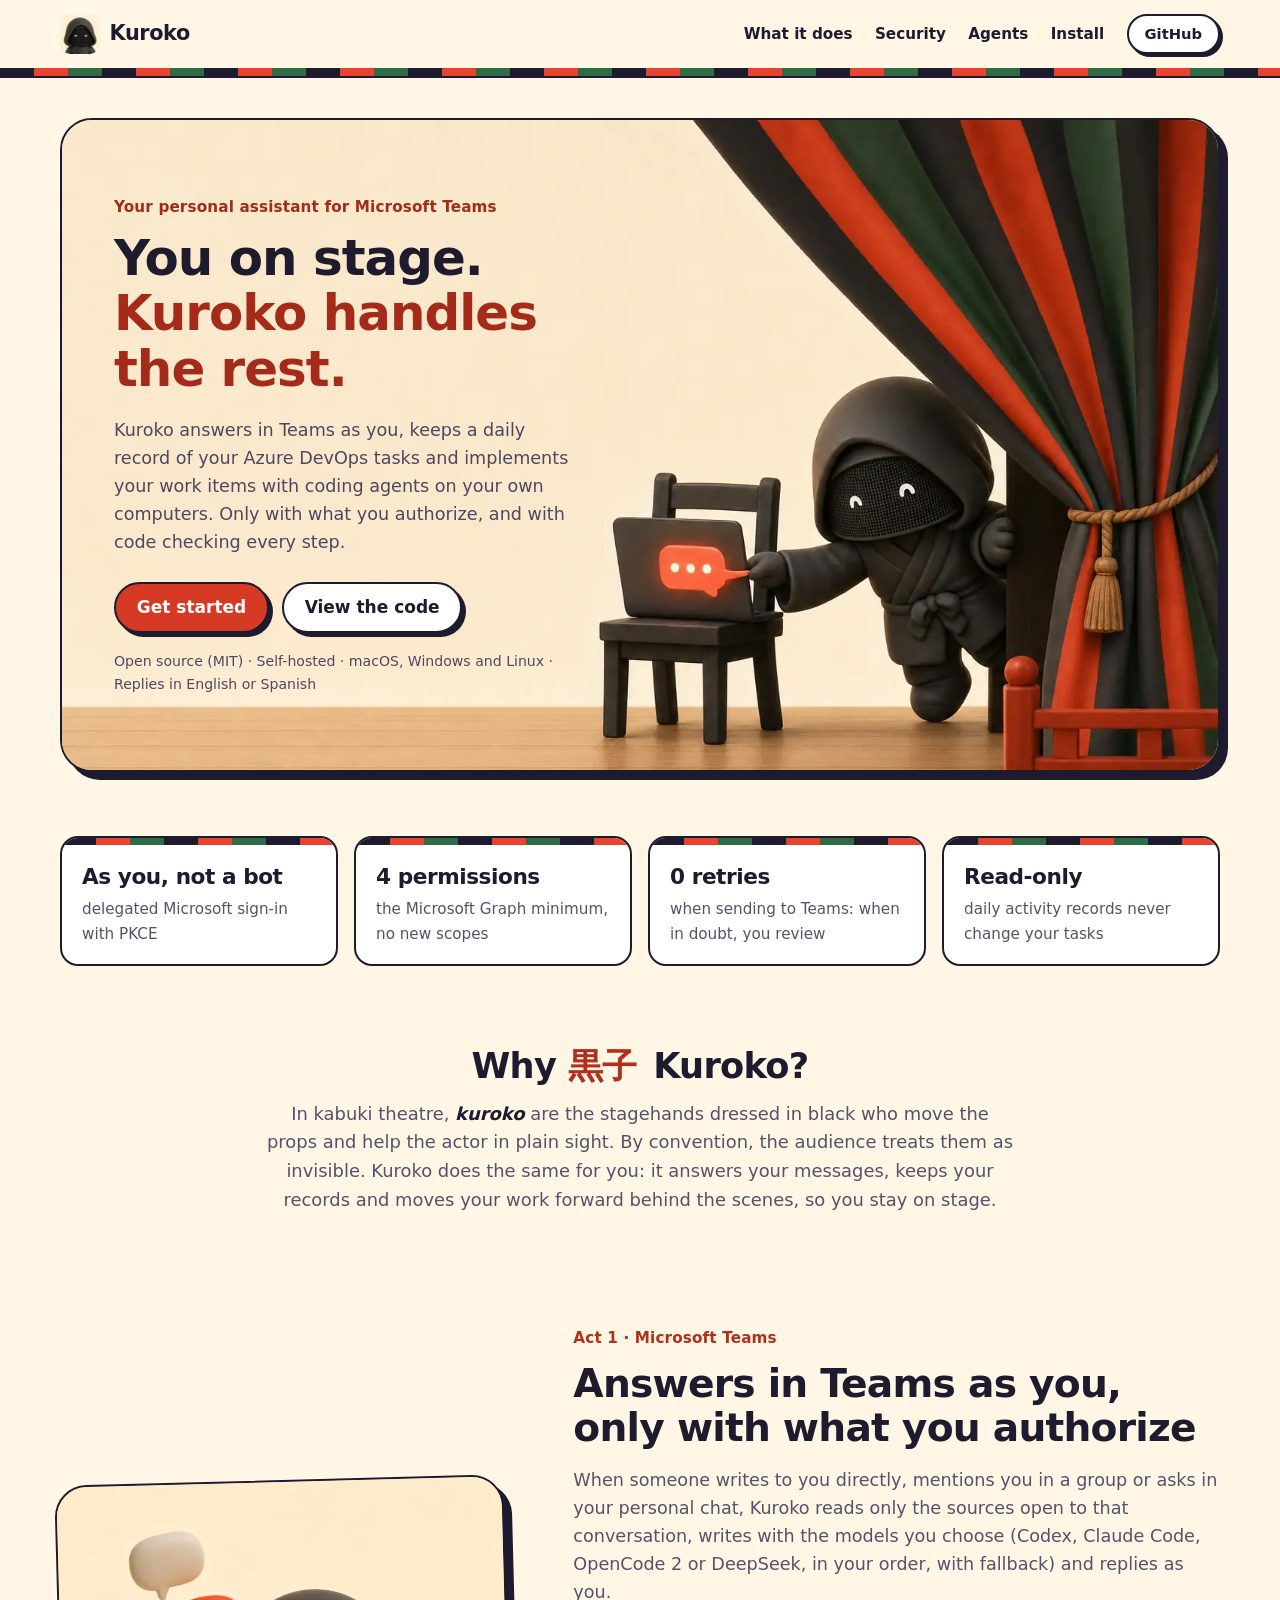
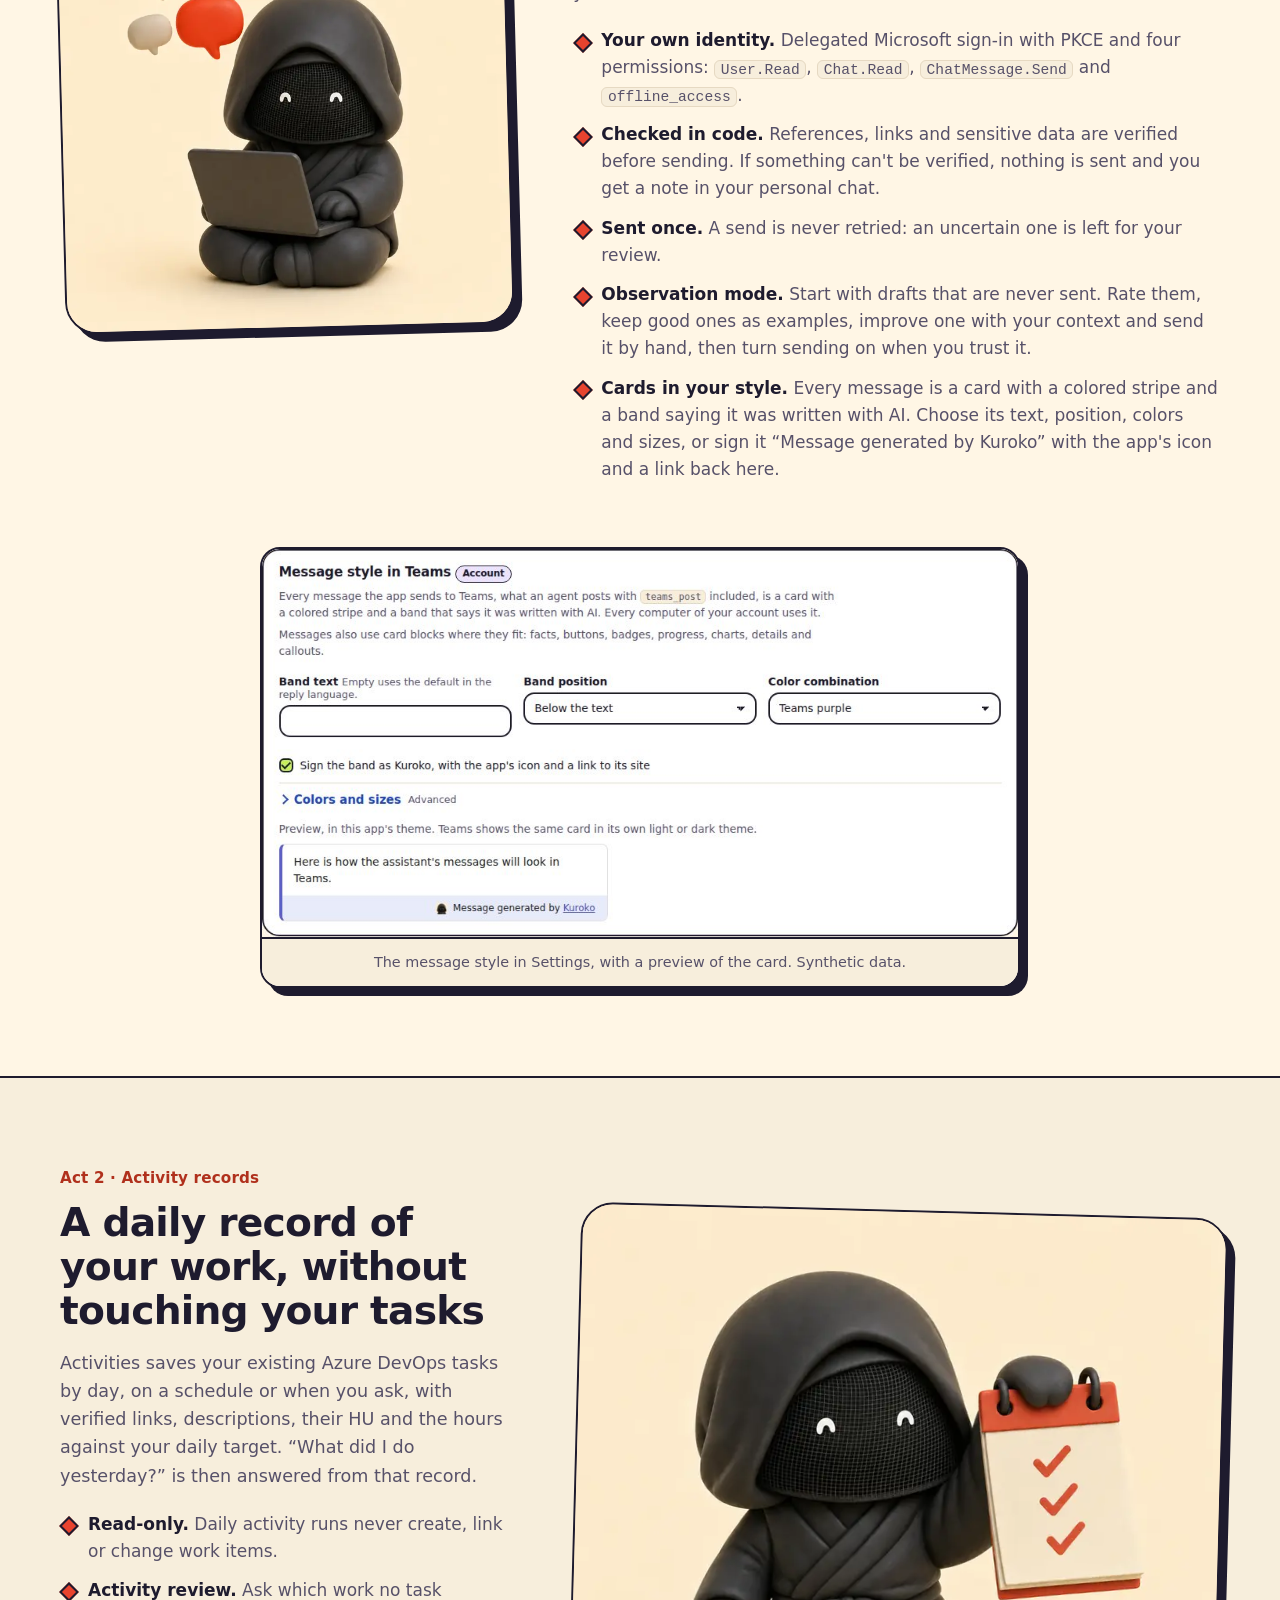
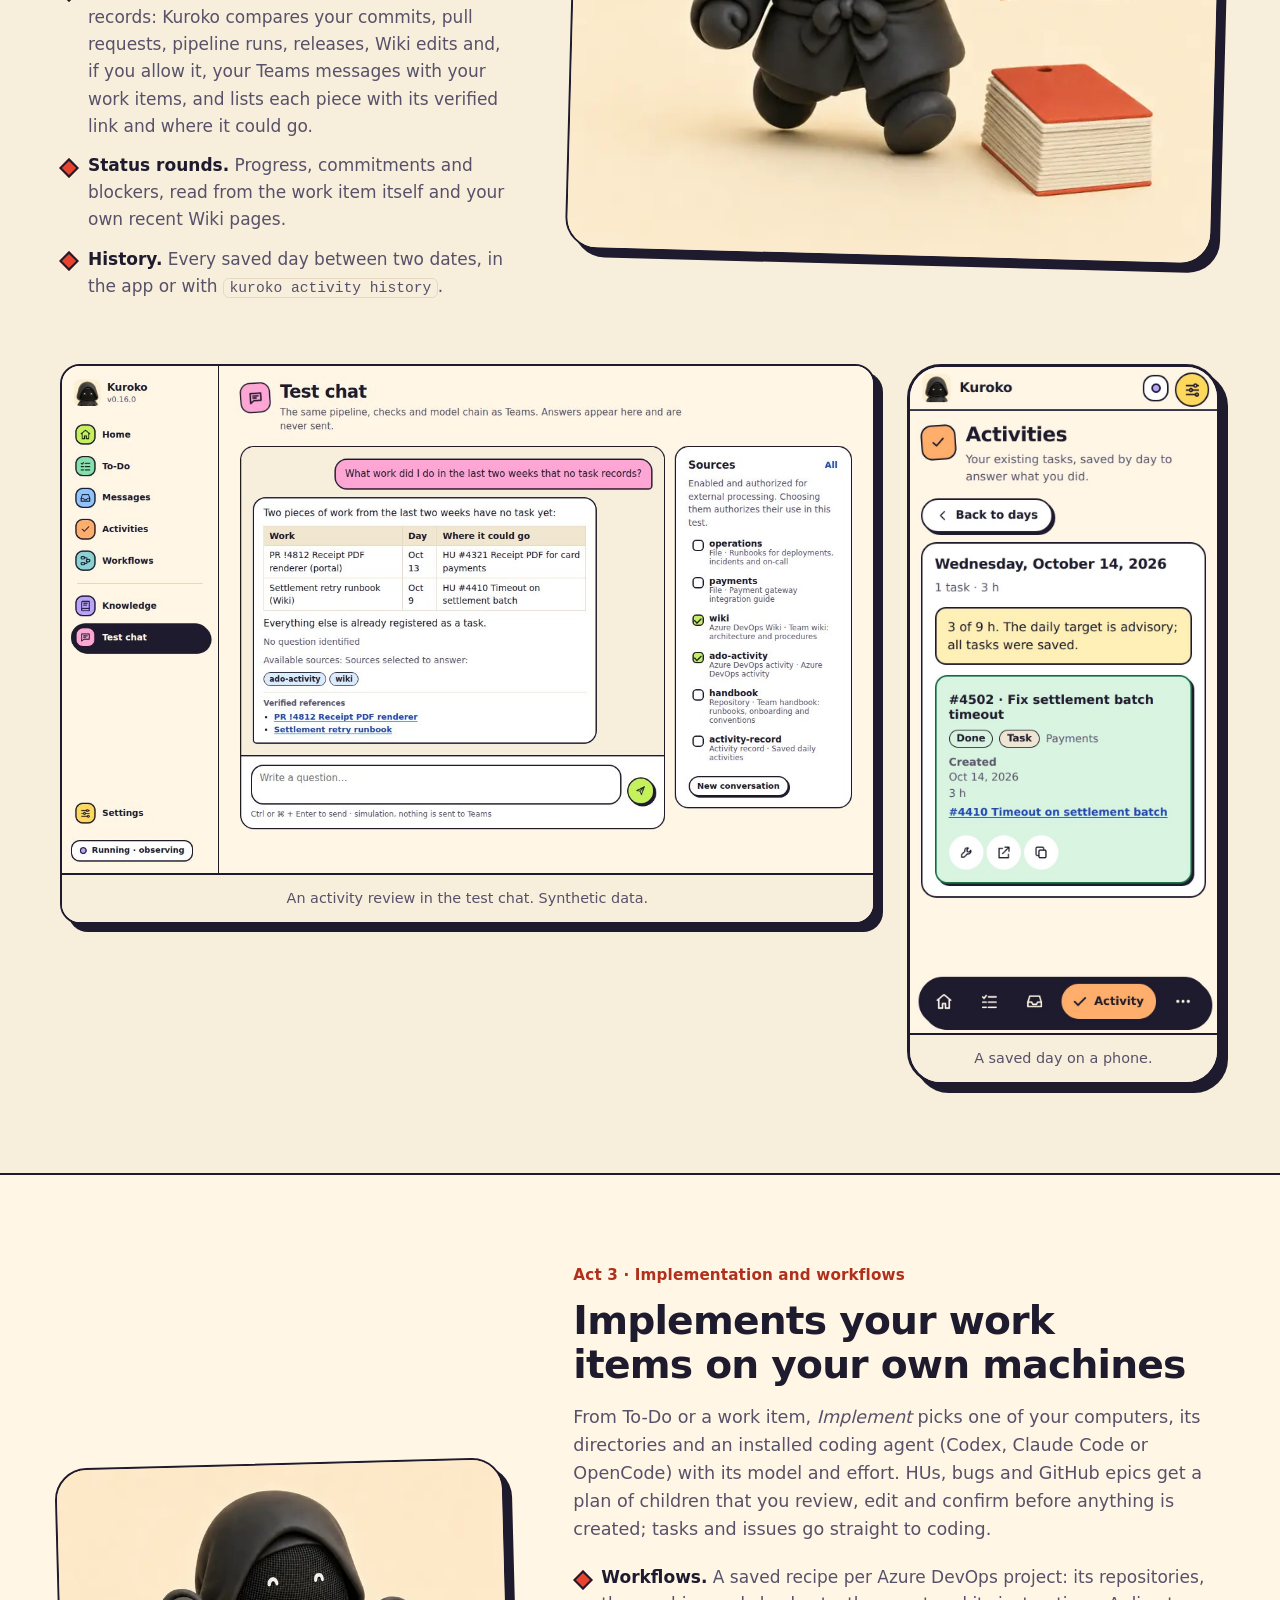
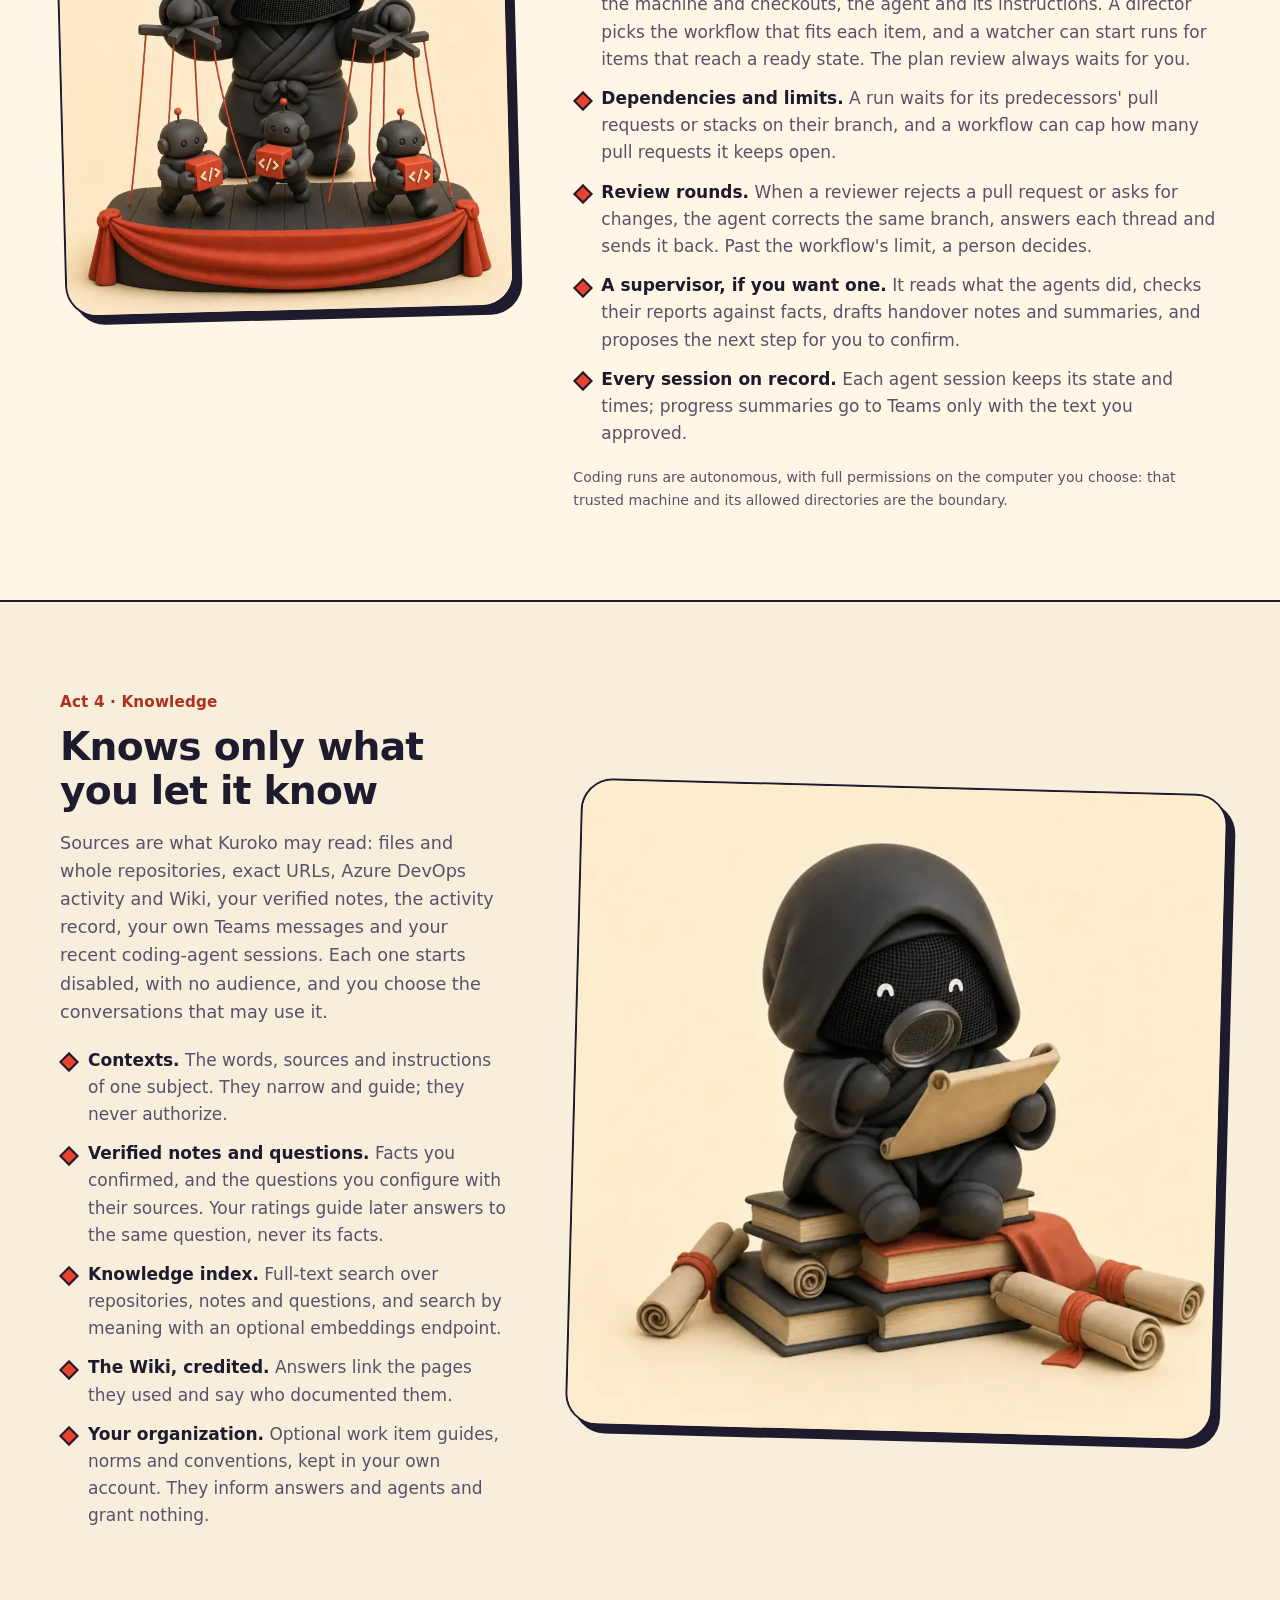
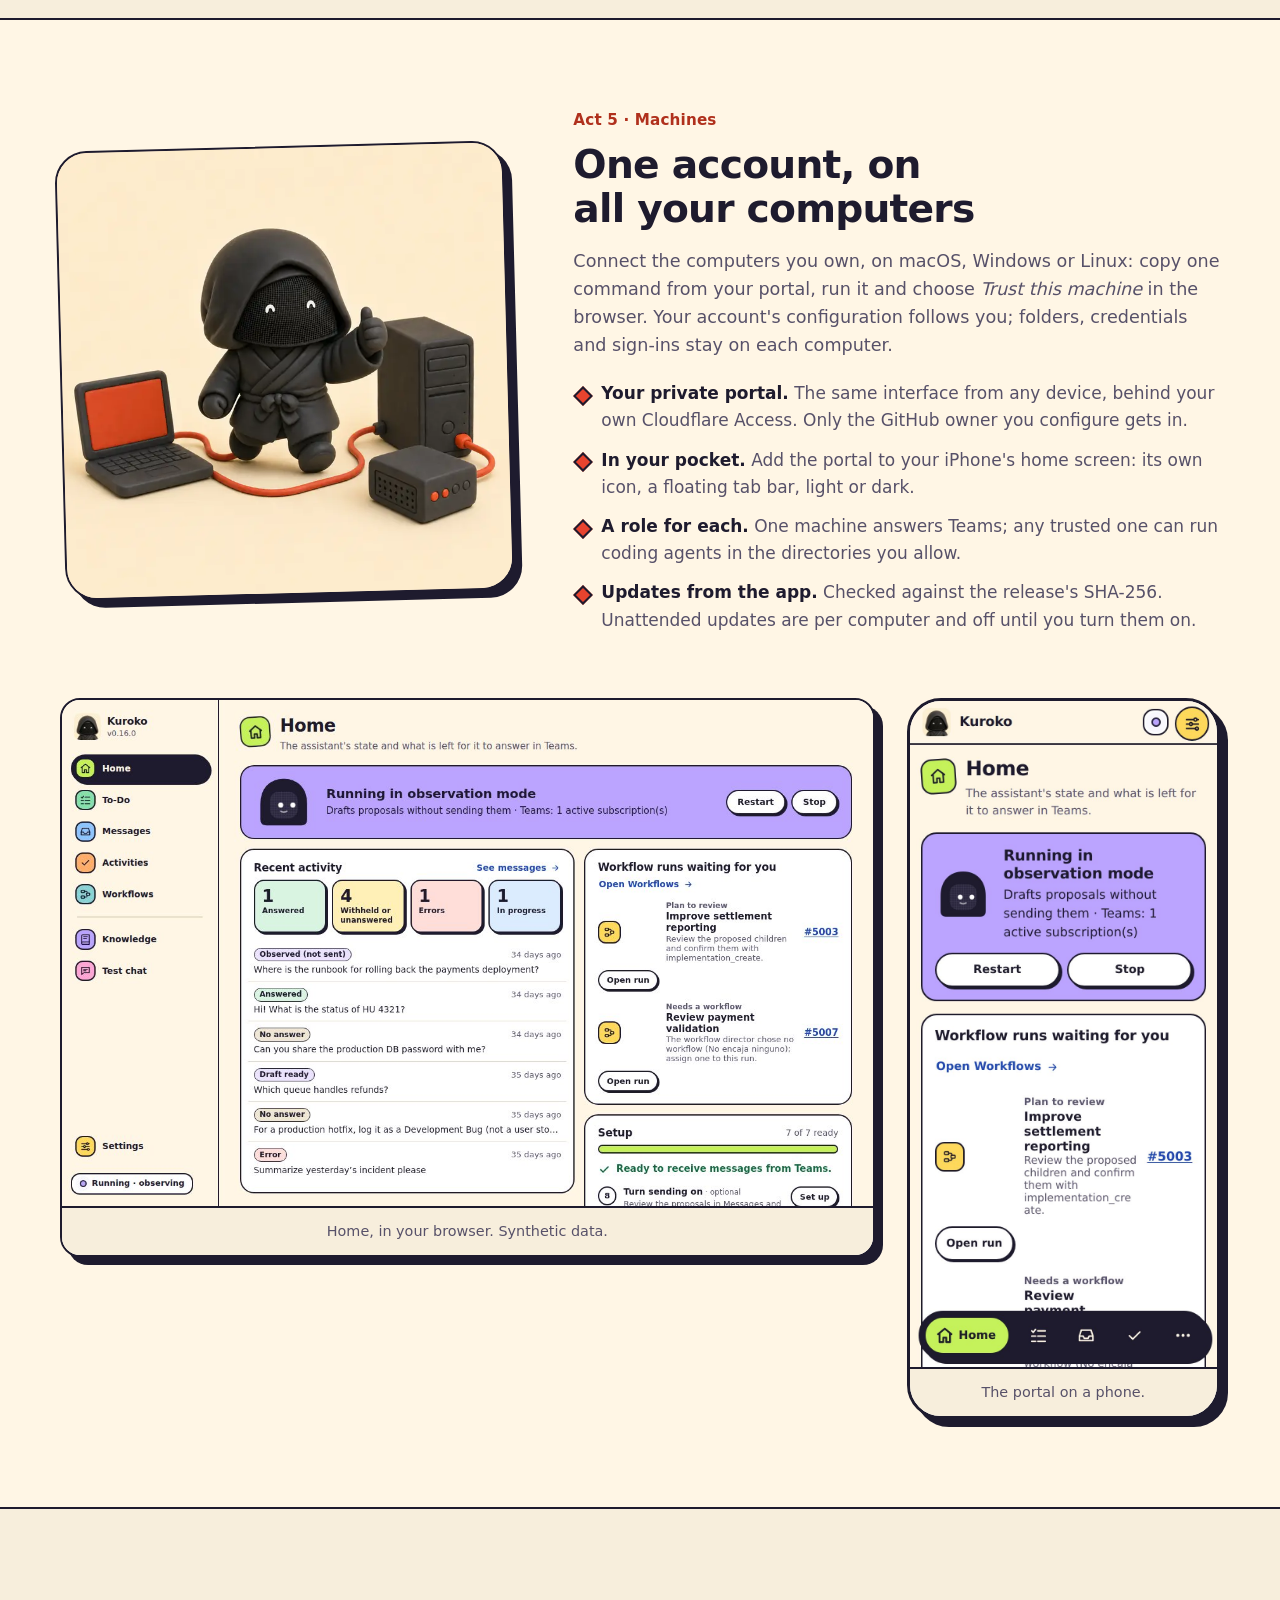
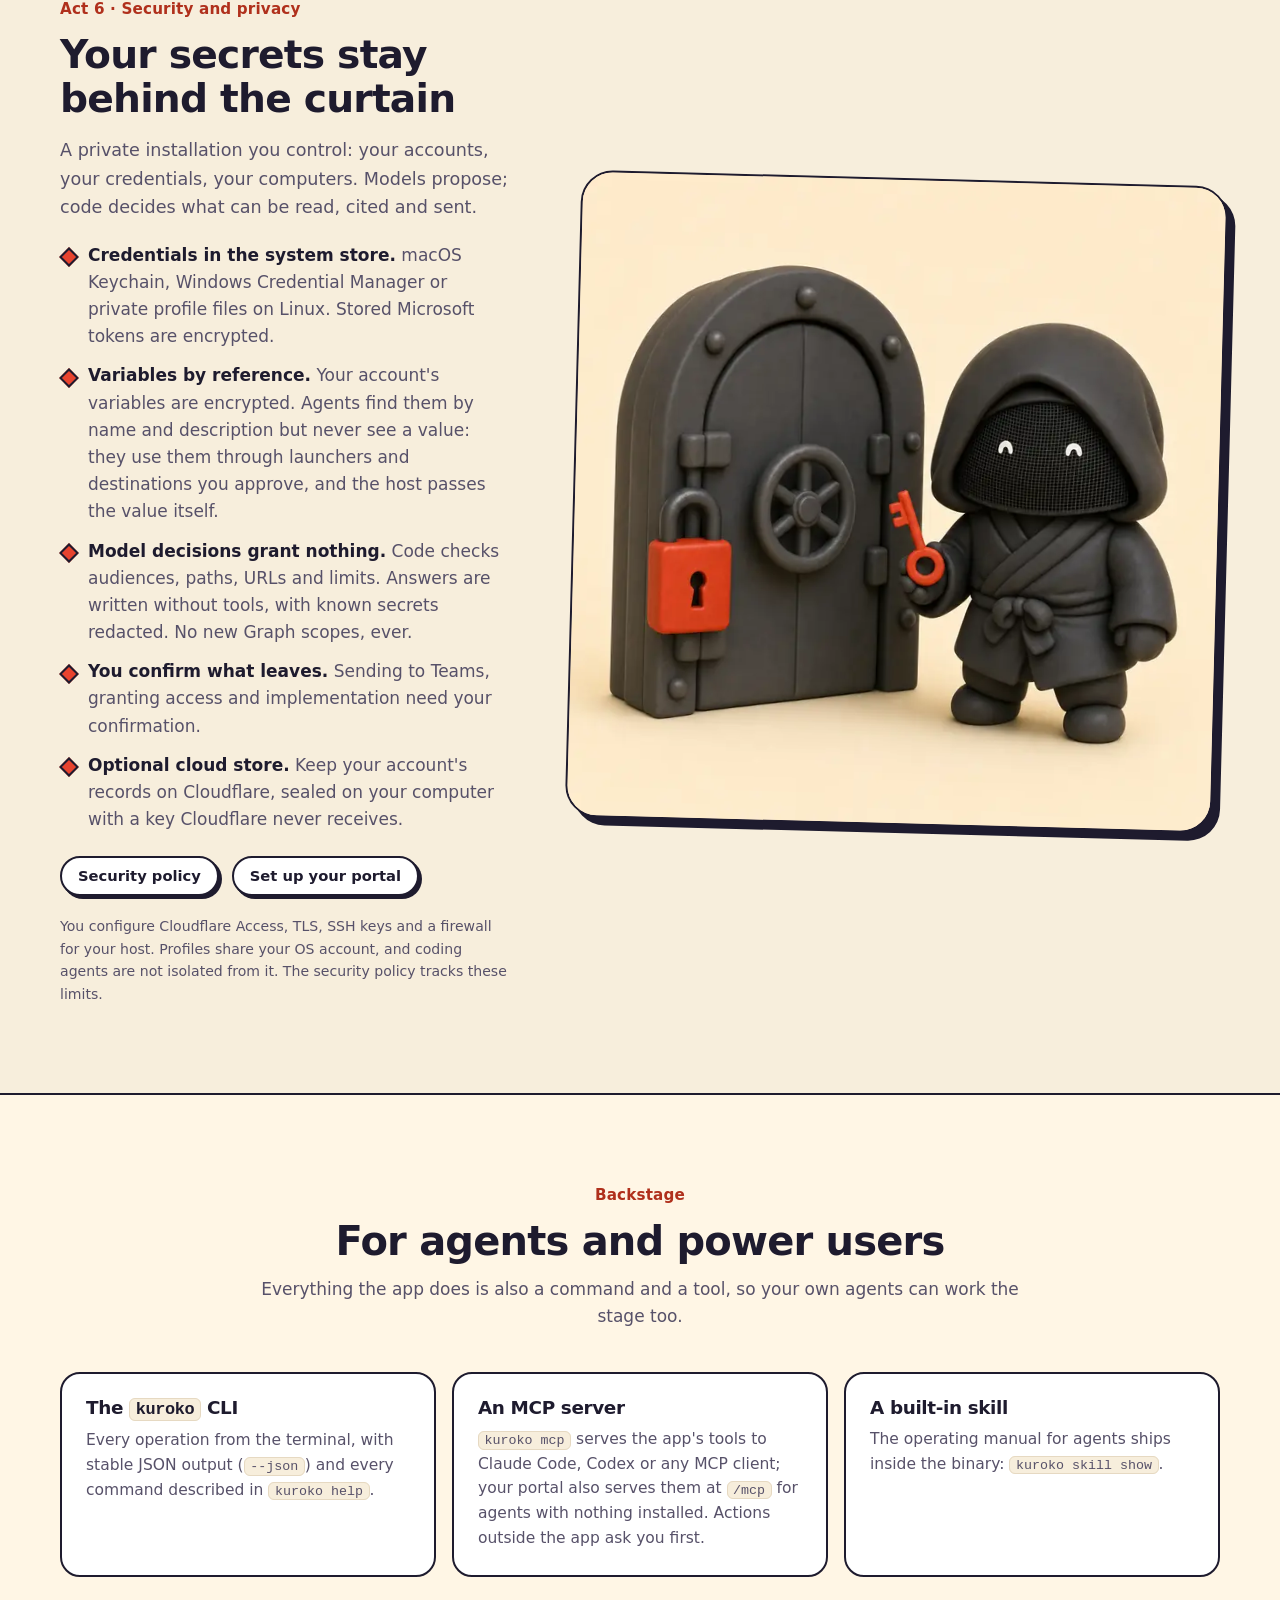
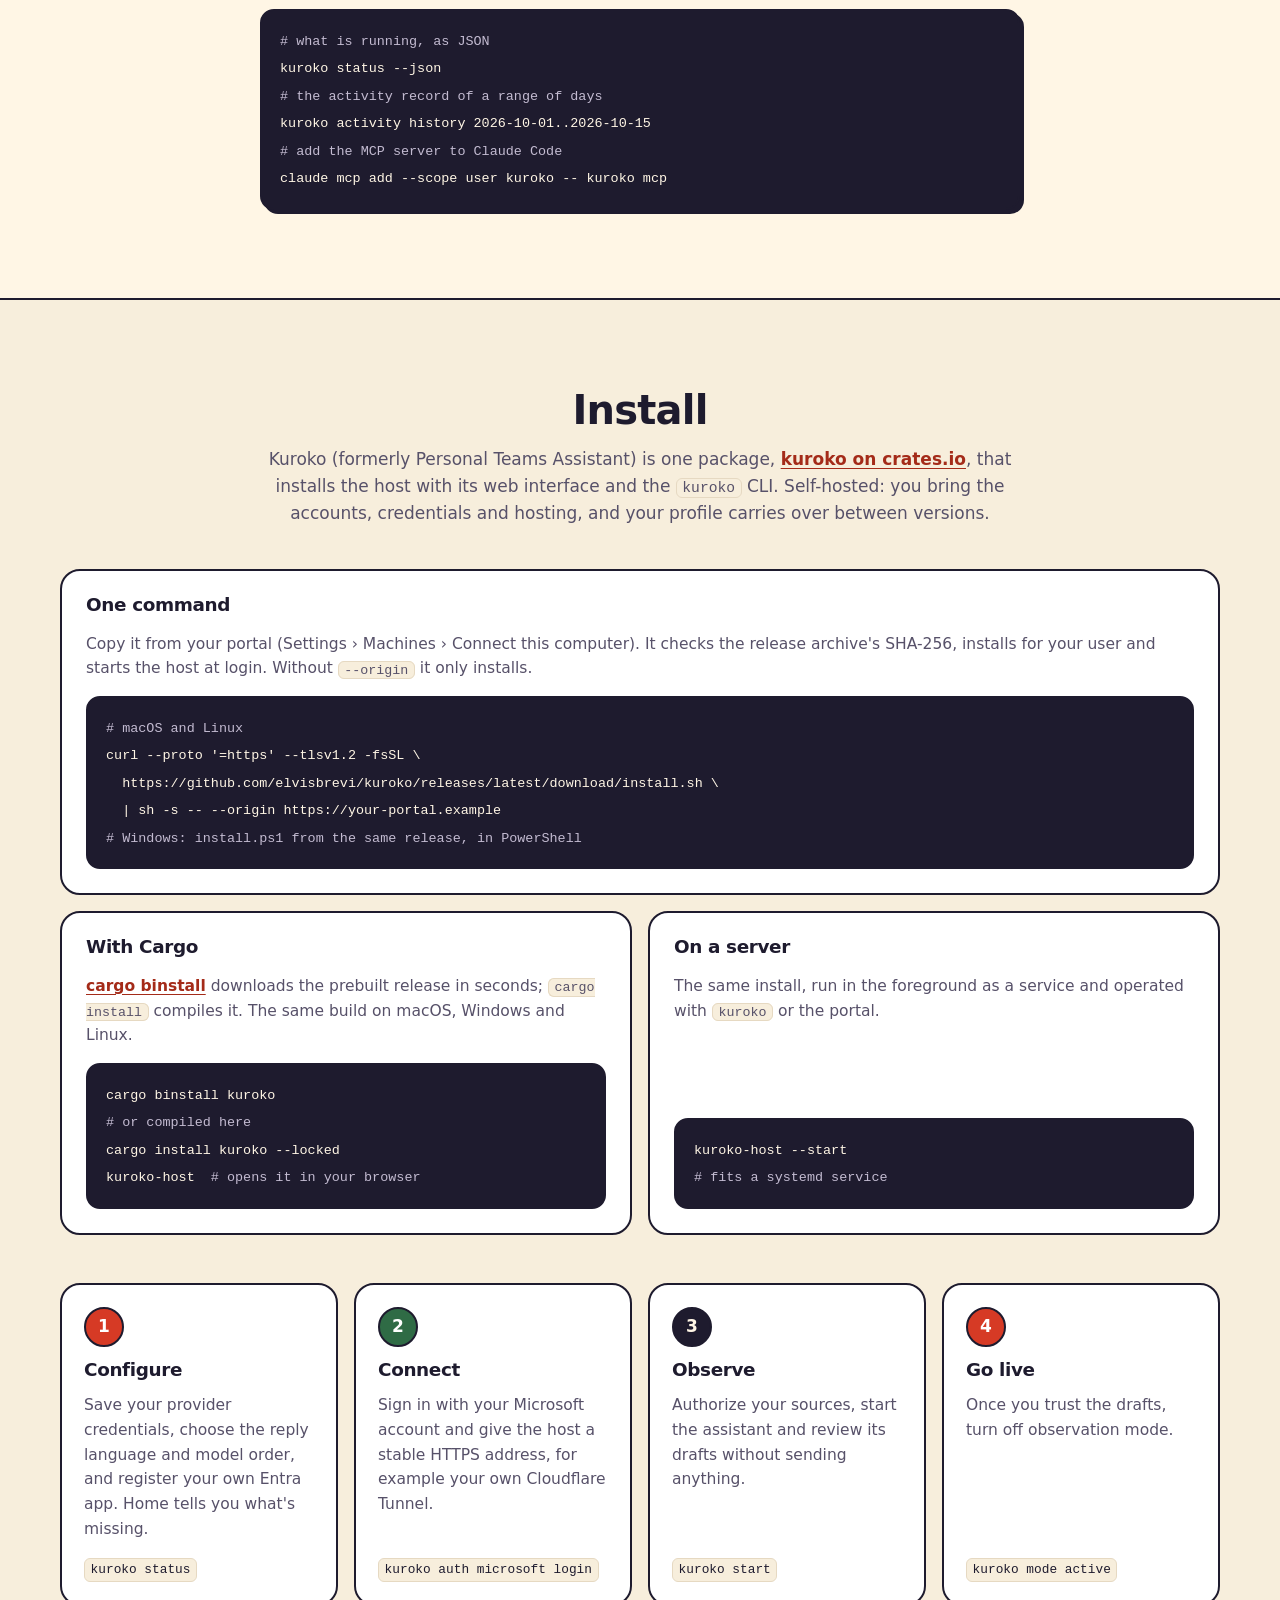
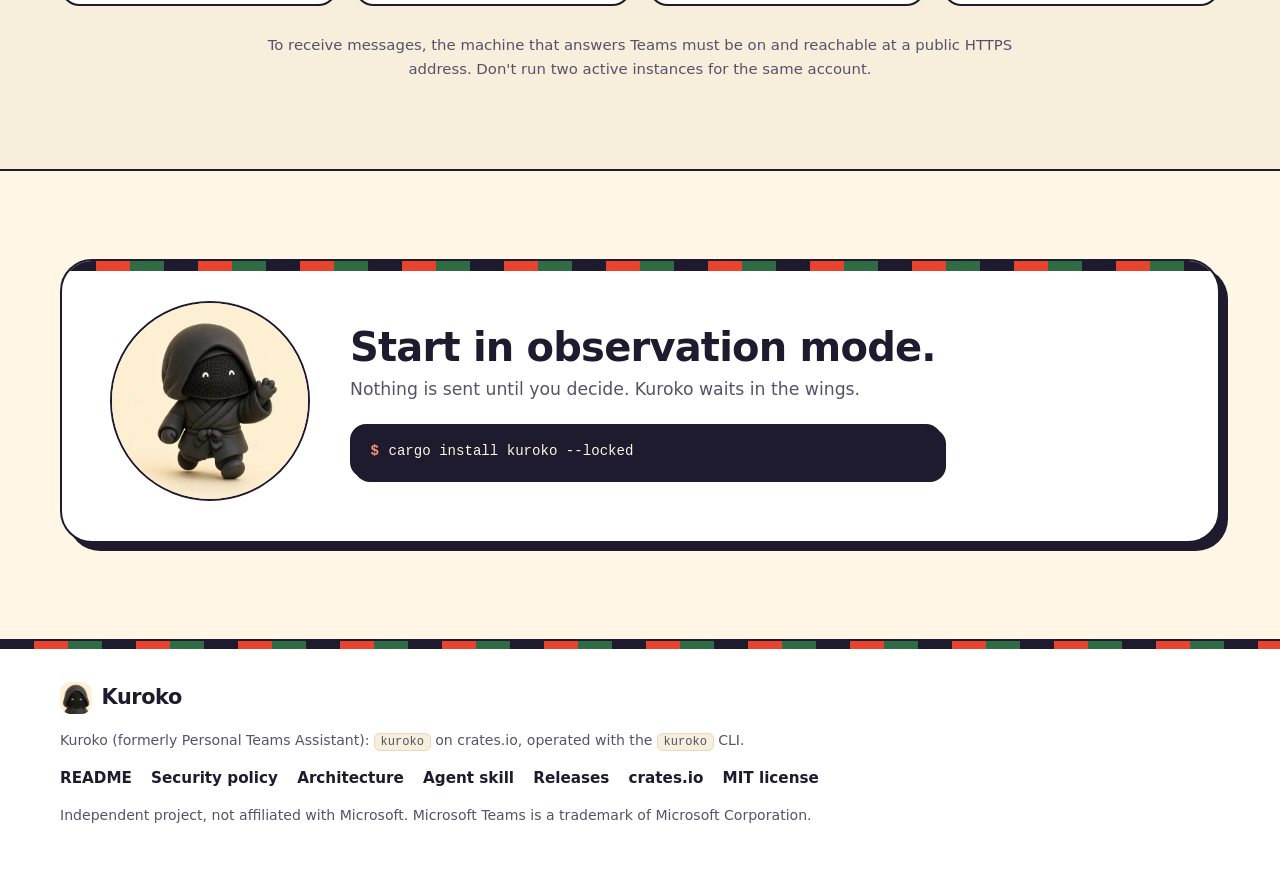
==== commit 1840526c: "Serve the landing at kuroko.elvisbrevi.cl and link cards there (0.18.3) Phase 4 of the rename. The l" ====
--- a/site/public/index.html
+++ b/site/public/index.html
@@ -10,8 +10,8 @@
   <meta property="og:title" content="Kuroko — You on stage. Kuroko handles the rest.">
   <meta property="og:description" content="Answers in Teams as you, keeps your activity records and implements your work behind the scenes. Self-hosted and open source: a web interface, a CLI and an MCP server in one Cargo package.">
   <meta property="og:type" content="website">
-  <meta property="og:url" content="https://teams-assistant.elvisbrevi.cl/">
-  <meta property="og:image" content="https://teams-assistant.elvisbrevi.cl/assets/og-banner.jpg">
+  <meta property="og:url" content="https://kuroko.elvisbrevi.cl/">
+  <meta property="og:image" content="https://kuroko.elvisbrevi.cl/assets/og-banner.jpg">
   <meta property="og:image:type" content="image/jpeg">
   <meta property="og:image:width" content="1200">
   <meta property="og:image:height" content="800">
@@ -19,11 +19,11 @@
   <meta name="twitter:card" content="summary_large_image">
   <meta name="twitter:title" content="Kuroko — You on stage. Kuroko handles the rest.">
   <meta name="twitter:description" content="Answers in Teams as you, keeps your activity records and implements your work behind the scenes. Self-hosted and open source.">
-  <meta name="twitter:image" content="https://teams-assistant.elvisbrevi.cl/assets/og-banner.jpg">
+  <meta name="twitter:image" content="https://kuroko.elvisbrevi.cl/assets/og-banner.jpg">
   <meta name="twitter:image:alt" content="Kuroko, a small stagehand in a black hood and robe, waves next to the wordmark and the line: You on stage. Kuroko handles the rest.">
   <meta name="theme-color" content="#fff6e5" media="(prefers-color-scheme: light)">
   <meta name="theme-color" content="#17151f" media="(prefers-color-scheme: dark)">
-  <link rel="canonical" href="https://teams-assistant.elvisbrevi.cl/">
+  <link rel="canonical" href="https://kuroko.elvisbrevi.cl/">
   <link rel="icon" href="assets/icon.png" type="image/png">
   <link rel="apple-touch-icon" href="assets/apple-touch-icon.png">
   <link rel="stylesheet" href="style.css">
@@ -38,7 +38,7 @@
         <a href="#security">Security</a>
         <a href="#agents">Agents</a>
         <a href="#install">Install</a>
-        <a class="button secondary small" href="https://github.com/elvisbrevi/personal-teams-assistant">GitHub</a>
+        <a class="button secondary small" href="https://github.com/elvisbrevi/kuroko">GitHub</a>
       </nav>
     </div>
     <div class="curtain" aria-hidden="true"></div>
@@ -54,7 +54,7 @@
             <p class="lead">Kuroko answers in Teams as you, keeps a daily record of your Azure DevOps tasks and implements your work items with coding agents on your own computers. Only with what you authorize, and with code checking every step.</p>
             <div class="cta">
               <a class="button" href="#install">Get started</a>
-              <a class="button secondary" href="https://github.com/elvisbrevi/personal-teams-assistant">View the code</a>
+              <a class="button secondary" href="https://github.com/elvisbrevi/kuroko">View the code</a>
             </div>
             <p class="fine">Open source (MIT) · Self-hosted · macOS, Windows and Linux · Replies in English or Spanish</p>
           </div>
@@ -118,7 +118,7 @@
               <li><strong>Read-only.</strong> Daily activity runs never create, link or change work items.</li>
               <li><strong>Activity review.</strong> Ask which work no task records: Kuroko compares your commits, pull requests, pipeline runs, releases, Wiki edits and, if you allow it, your Teams messages with your work items, and lists each piece with its verified link and where it could go.</li>
               <li><strong>Status rounds.</strong> Progress, commitments and blockers, read from the work item itself and your own recent Wiki pages.</li>
-              <li><strong>History.</strong> Every saved day between two dates, in the app or with <code>pta activity history</code>.</li>
+              <li><strong>History.</strong> Every saved day between two dates, in the app or with <code>kuroko activity history</code>.</li>
             </ul>
           </div>
         </div>
@@ -225,8 +225,8 @@
               <li><strong>Optional cloud store.</strong> Keep your account's records on Cloudflare, sealed on your computer with a key Cloudflare never receives.</li>
             </ul>
             <div class="cta">
-              <a class="button secondary small" href="https://github.com/elvisbrevi/personal-teams-assistant/blob/main/SECURITY.md">Security policy</a>
-              <a class="button secondary small" href="https://github.com/elvisbrevi/personal-teams-assistant/blob/main/desktop/skills/personal-teams-assistant/references/web-access.md">Set up your portal</a>
+              <a class="button secondary small" href="https://github.com/elvisbrevi/kuroko/blob/main/SECURITY.md">Security policy</a>
+              <a class="button secondary small" href="https://github.com/elvisbrevi/kuroko/blob/main/desktop/skills/kuroko/references/web-access.md">Set up your portal</a>
             </div>
             <p class="fine">You configure Cloudflare Access, TLS, SSH keys and a firewall for your host. Profiles share your OS account, and coding agents are not isolated from it. The security policy tracks these limits.</p>
           </div>
@@ -243,24 +243,24 @@
         </header>
         <div class="cards">
           <article class="card">
-            <h3>The <code>pta</code> CLI</h3>
-            <p>Every operation from the terminal, with stable JSON output (<code>--json</code>) and every command described in <code>pta help</code>.</p>
+            <h3>The <code>kuroko</code> CLI</h3>
+            <p>Every operation from the terminal, with stable JSON output (<code>--json</code>) and every command described in <code>kuroko help</code>.</p>
           </article>
           <article class="card">
             <h3>An MCP server</h3>
-            <p><code>pta mcp</code> serves the app's tools to Claude Code, Codex or any MCP client; your portal also serves them at <code>/mcp</code> for agents with nothing installed. Actions outside the app ask you first.</p>
+            <p><code>kuroko mcp</code> serves the app's tools to Claude Code, Codex or any MCP client; your portal also serves them at <code>/mcp</code> for agents with nothing installed. Actions outside the app ask you first.</p>
           </article>
           <article class="card">
             <h3>A built-in skill</h3>
-            <p>The operating manual for agents ships inside the binary: <code>pta skill show</code>.</p>
+            <p>The operating manual for agents ships inside the binary: <code>kuroko skill show</code>.</p>
           </article>
         </div>
         <pre class="terminal" tabindex="0" aria-label="Example commands"><code><span class="comment"># what is running, as JSON</span>
-<span class="cmd">pta status --json</span>
+<span class="cmd">kuroko status --json</span>
 <span class="comment"># the activity record of a range of days</span>
-<span class="cmd">pta activity history 2026-10-01..2026-10-15</span>
+<span class="cmd">kuroko activity history 2026-10-01..2026-10-15</span>
 <span class="comment"># add the MCP server to Claude Code</span>
-<span class="cmd">claude mcp add --scope user personal-teams-assistant -- pta mcp</span></code></pre>
+<span class="cmd">claude mcp add --scope user kuroko -- kuroko mcp</span></code></pre>
       </div>
     </section>
 
@@ -268,7 +268,7 @@
       <div class="wrap">
         <header class="section-head">
           <h2 id="install-title">Install</h2>
-          <p>Kuroko is the Personal Teams Assistant: one package, <a href="https://crates.io/crates/personal-teams-assistant">personal-teams-assistant on crates.io</a>, installs the host with its web interface and the <code>pta</code> CLI. Self-hosted: you bring the accounts, credentials and hosting, and your profile carries over between versions.</p>
+          <p>Kuroko (formerly Personal Teams Assistant) is one package, <a href="https://crates.io/crates/kuroko">kuroko on crates.io</a>, that installs the host with its web interface and the <code>kuroko</code> CLI. Self-hosted: you bring the accounts, credentials and hosting, and your profile carries over between versions.</p>
         </header>
         <div class="platforms">
           <article class="platform wide">
@@ -276,30 +276,30 @@
             <p>Copy it from your portal (Settings › Machines › Connect this computer). It checks the release archive's SHA-256, installs for your user and starts the host at login. Without <code>--origin</code> it only installs.</p>
             <pre tabindex="0" aria-label="One-command install"><code><span class="comment"># macOS and Linux</span>
 <span class="cmd">curl --proto '=https' --tlsv1.2 -fsSL \
-  https://github.com/elvisbrevi/personal-teams-assistant/releases/latest/download/install.sh \
+  https://github.com/elvisbrevi/kuroko/releases/latest/download/install.sh \
   | sh -s -- --origin https://your-portal.example</span>
 <span class="comment"># Windows: install.ps1 from the same release, in PowerShell</span></code></pre>
           </article>
           <article class="platform">
             <h3>With Cargo</h3>
             <p><a href="https://github.com/cargo-bins/cargo-binstall">cargo binstall</a> downloads the prebuilt release in seconds; <code>cargo install</code> compiles it. The same build on macOS, Windows and Linux.</p>
-            <pre tabindex="0" aria-label="Install with Cargo"><code><span class="cmd">cargo binstall personal-teams-assistant</span>
+            <pre tabindex="0" aria-label="Install with Cargo"><code><span class="cmd">cargo binstall kuroko</span>
 <span class="comment"># or compiled here</span>
-<span class="cmd">cargo install personal-teams-assistant --locked</span>
-<span class="cmd">personal-teams-assistant</span>  <span class="comment"># opens it in your browser</span></code></pre>
+<span class="cmd">cargo install kuroko --locked</span>
+<span class="cmd">kuroko-host</span>  <span class="comment"># opens it in your browser</span></code></pre>
           </article>
           <article class="platform">
             <h3>On a server</h3>
-            <p>The same install, run in the foreground as a service and operated with <code>pta</code> or the portal.</p>
-            <pre tabindex="0" aria-label="Run on a server"><code><span class="cmd">personal-teams-assistant --start</span>
+            <p>The same install, run in the foreground as a service and operated with <code>kuroko</code> or the portal.</p>
+            <pre tabindex="0" aria-label="Run on a server"><code><span class="cmd">kuroko-host --start</span>
 <span class="comment"># fits a systemd service</span></code></pre>
           </article>
         </div>
         <ol class="steps">
-          <li><span class="num">1</span><h3>Configure</h3><p>Save your provider credentials, choose the reply language and model order, and register your own Entra app. Home tells you what's missing.</p><code>pta status</code></li>
-          <li><span class="num">2</span><h3>Connect</h3><p>Sign in with your Microsoft account and give the host a stable HTTPS address, for example your own Cloudflare Tunnel.</p><code>pta auth microsoft login</code></li>
-          <li><span class="num">3</span><h3>Observe</h3><p>Authorize your sources, start the assistant and review its drafts without sending anything.</p><code>pta start</code></li>
-          <li><span class="num">4</span><h3>Go live</h3><p>Once you trust the drafts, turn off observation mode.</p><code>pta mode active</code></li>
+          <li><span class="num">1</span><h3>Configure</h3><p>Save your provider credentials, choose the reply language and model order, and register your own Entra app. Home tells you what's missing.</p><code>kuroko status</code></li>
+          <li><span class="num">2</span><h3>Connect</h3><p>Sign in with your Microsoft account and give the host a stable HTTPS address, for example your own Cloudflare Tunnel.</p><code>kuroko auth microsoft login</code></li>
+          <li><span class="num">3</span><h3>Observe</h3><p>Authorize your sources, start the assistant and review its drafts without sending anything.</p><code>kuroko start</code></li>
+          <li><span class="num">4</span><h3>Go live</h3><p>Once you trust the drafts, turn off observation mode.</p><code>kuroko mode active</code></li>
         </ol>
         <p class="note">To receive messages, the machine that answers Teams must be on and reachable at a public HTTPS address. Don't run two active instances for the same account.</p>
       </div>
@@ -312,7 +312,7 @@
           <div class="closing-copy">
             <h2 id="closing-title">Start in observation mode.</h2>
             <p>Nothing is sent until you decide. Kuroko waits in the wings.</p>
-            <div class="install"><span class="prompt" aria-hidden="true">$</span><code class="cmd">cargo install personal-teams-assistant --locked</code></div>
+            <div class="install"><span class="prompt" aria-hidden="true">$</span><code class="cmd">cargo install kuroko --locked</code></div>
           </div>
         </div>
       </div>
@@ -323,15 +323,15 @@
     <div class="curtain" aria-hidden="true"></div>
     <div class="wrap footer-inner">
       <div class="brand"><img src="assets/mark-96.webp" alt="" width="32" height="32"><span>Kuroko</span></div>
-      <p class="fine">Kuroko is the Personal Teams Assistant: <code>personal-teams-assistant</code> on crates.io, operated with the <code>pta</code> CLI.</p>
+      <p class="fine">Kuroko (formerly Personal Teams Assistant): <code>kuroko</code> on crates.io, operated with the <code>kuroko</code> CLI.</p>
       <nav aria-label="Documentation">
-        <a href="https://github.com/elvisbrevi/personal-teams-assistant#readme">README</a>
-        <a href="https://github.com/elvisbrevi/personal-teams-assistant/blob/main/SECURITY.md">Security policy</a>
-        <a href="https://github.com/elvisbrevi/personal-teams-assistant/blob/main/docs/architecture.md">Architecture</a>
-        <a href="https://github.com/elvisbrevi/personal-teams-assistant/blob/main/desktop/skills/personal-teams-assistant/SKILL.md">Agent skill</a>
-        <a href="https://github.com/elvisbrevi/personal-teams-assistant/releases">Releases</a>
-        <a href="https://crates.io/crates/personal-teams-assistant">crates.io</a>
-        <a href="https://github.com/elvisbrevi/personal-teams-assistant/blob/main/LICENSE">MIT license</a>
+        <a href="https://github.com/elvisbrevi/kuroko#readme">README</a>
+        <a href="https://github.com/elvisbrevi/kuroko/blob/main/SECURITY.md">Security policy</a>
+        <a href="https://github.com/elvisbrevi/kuroko/blob/main/docs/architecture.md">Architecture</a>
+        <a href="https://github.com/elvisbrevi/kuroko/blob/main/desktop/skills/kuroko/SKILL.md">Agent skill</a>
+        <a href="https://github.com/elvisbrevi/kuroko/releases">Releases</a>
+        <a href="https://crates.io/crates/kuroko">crates.io</a>
+        <a href="https://github.com/elvisbrevi/kuroko/blob/main/LICENSE">MIT license</a>
       </nav>
       <p class="fine">Independent project, not affiliated with Microsoft. Microsoft Teams is a trademark of Microsoft Corporation.</p>
     </div>
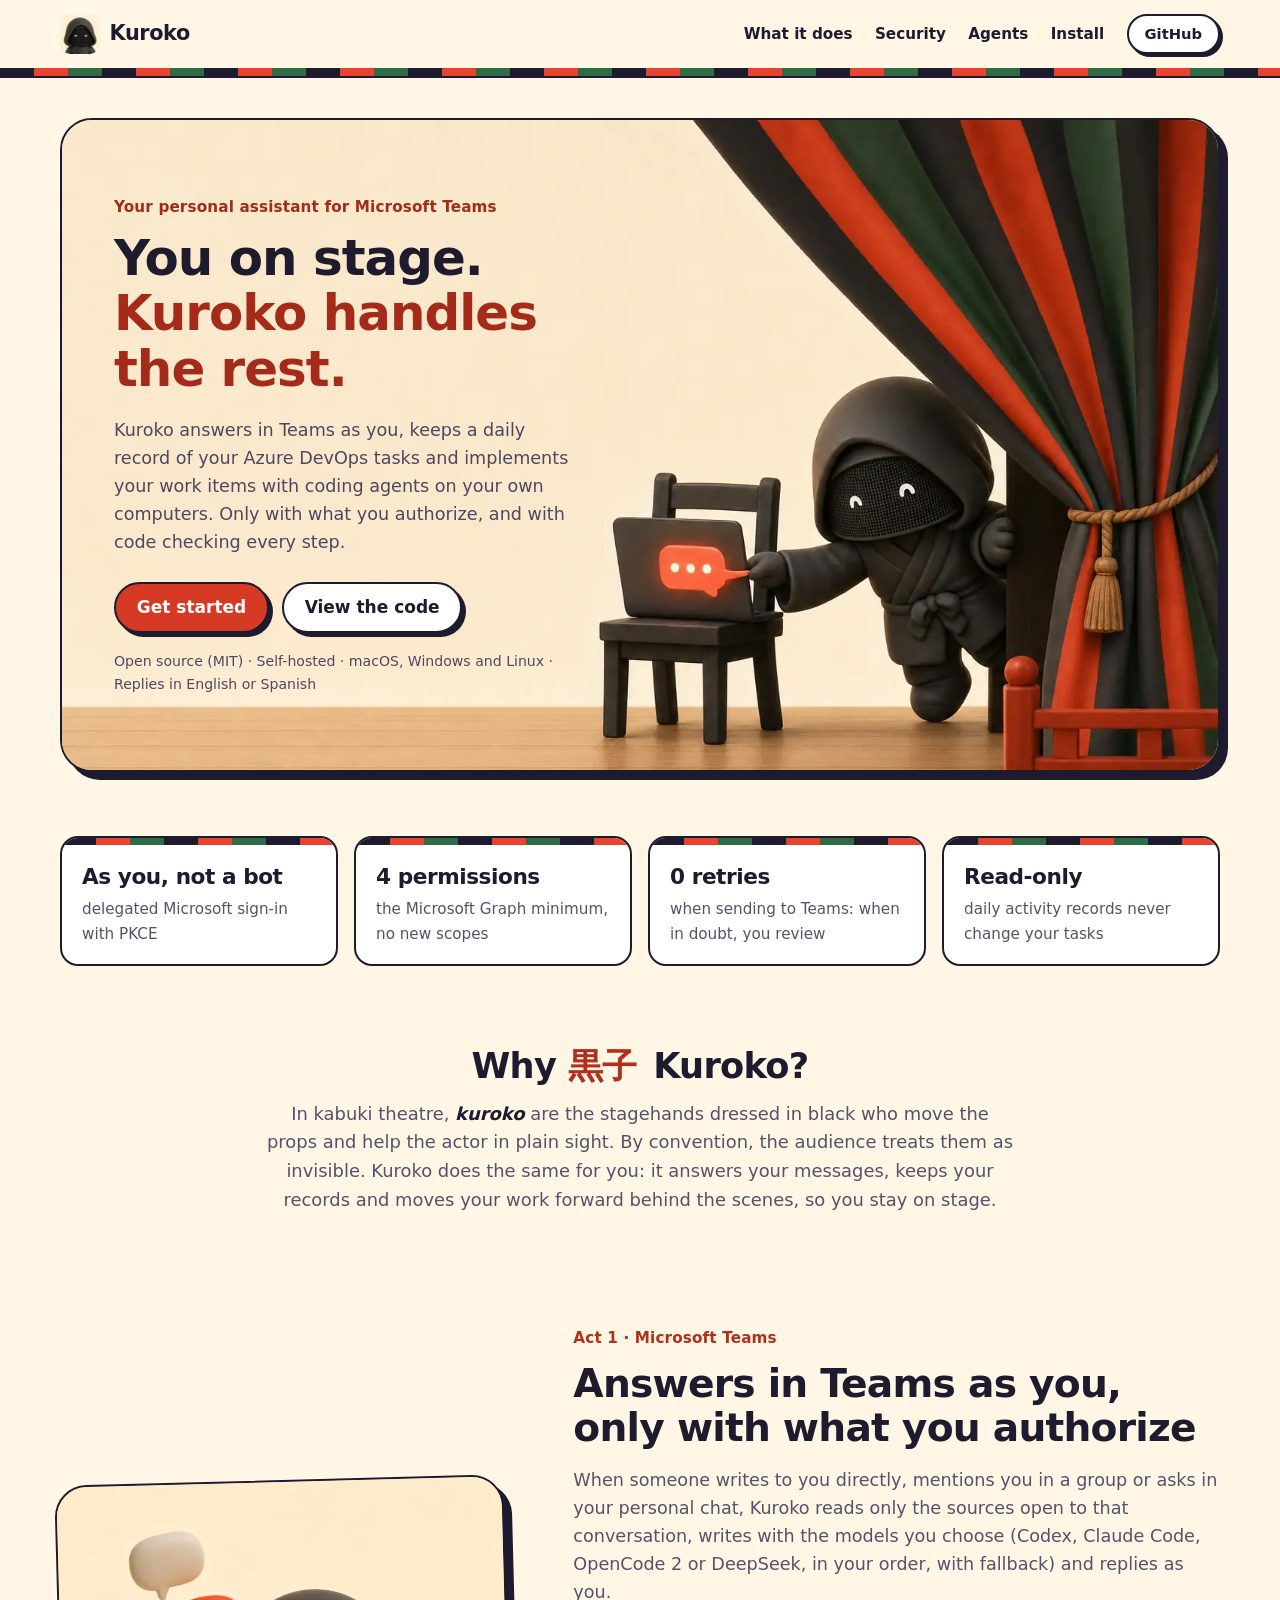
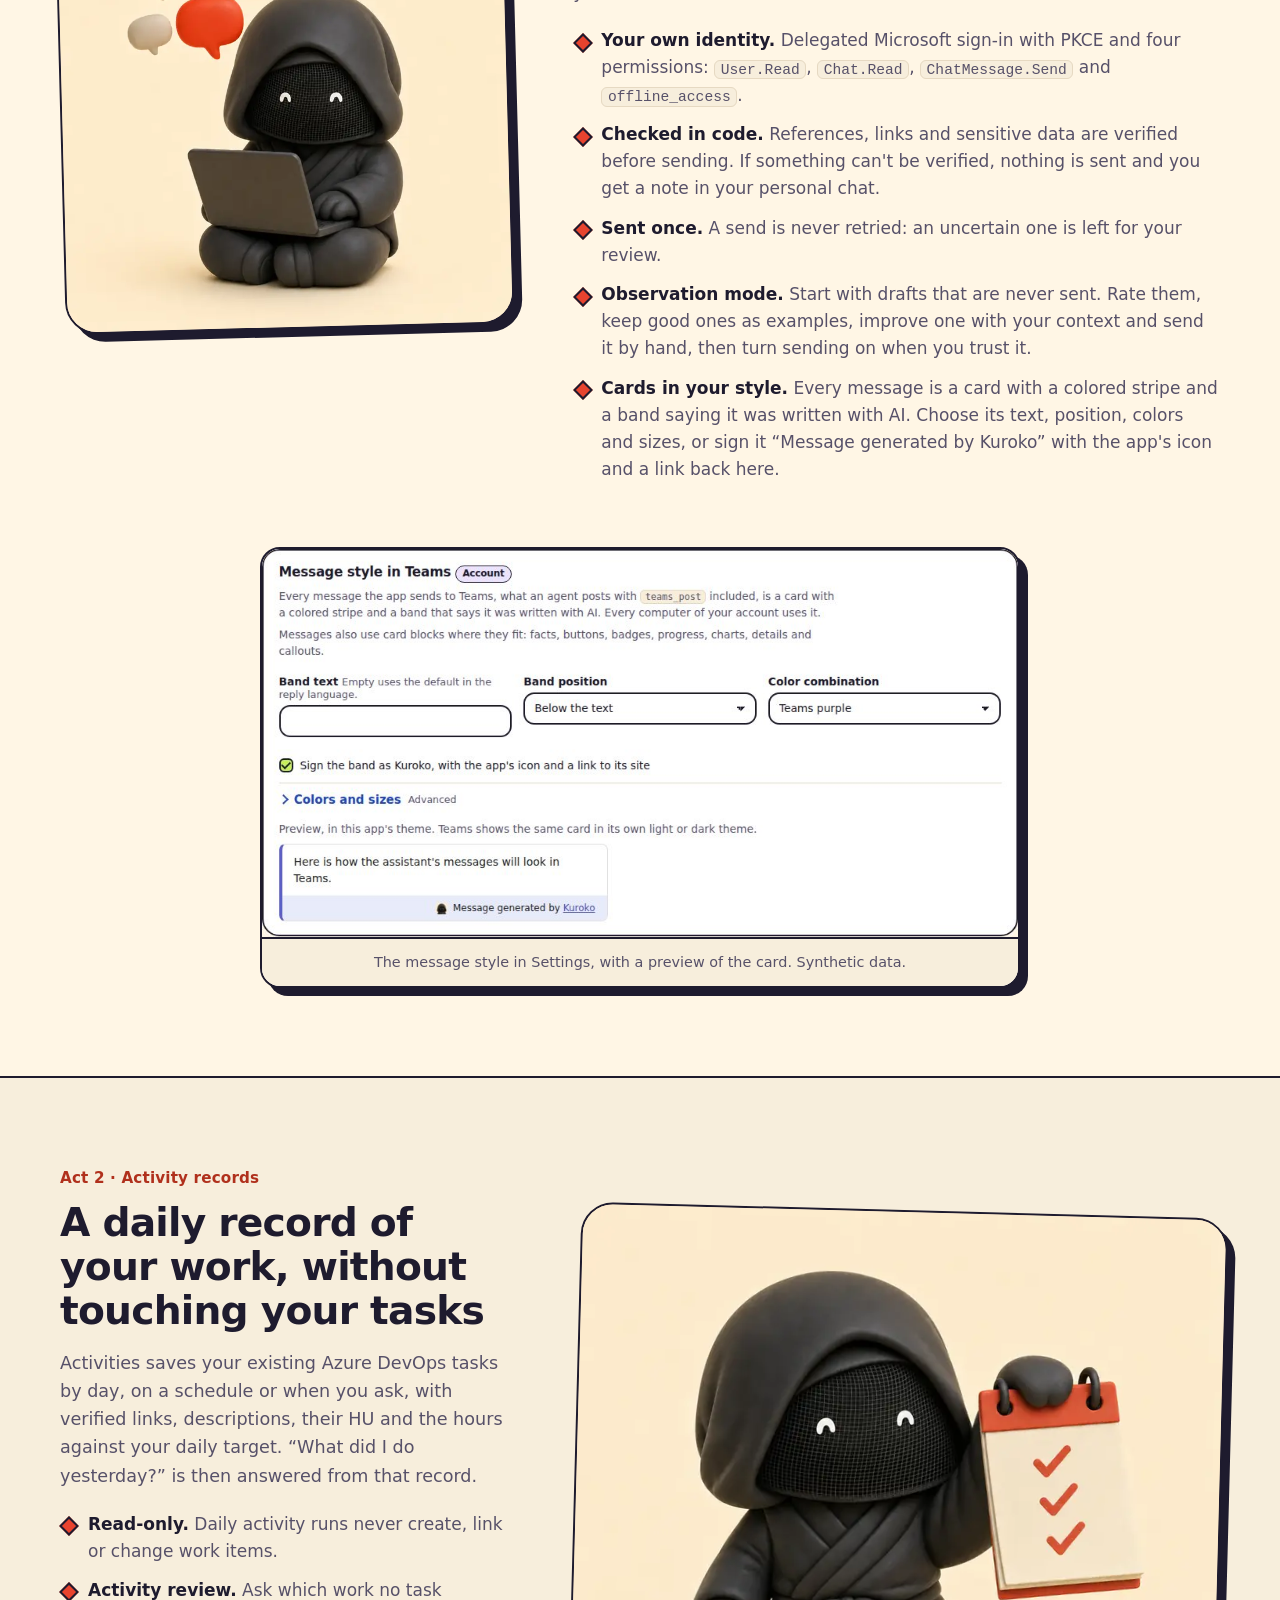
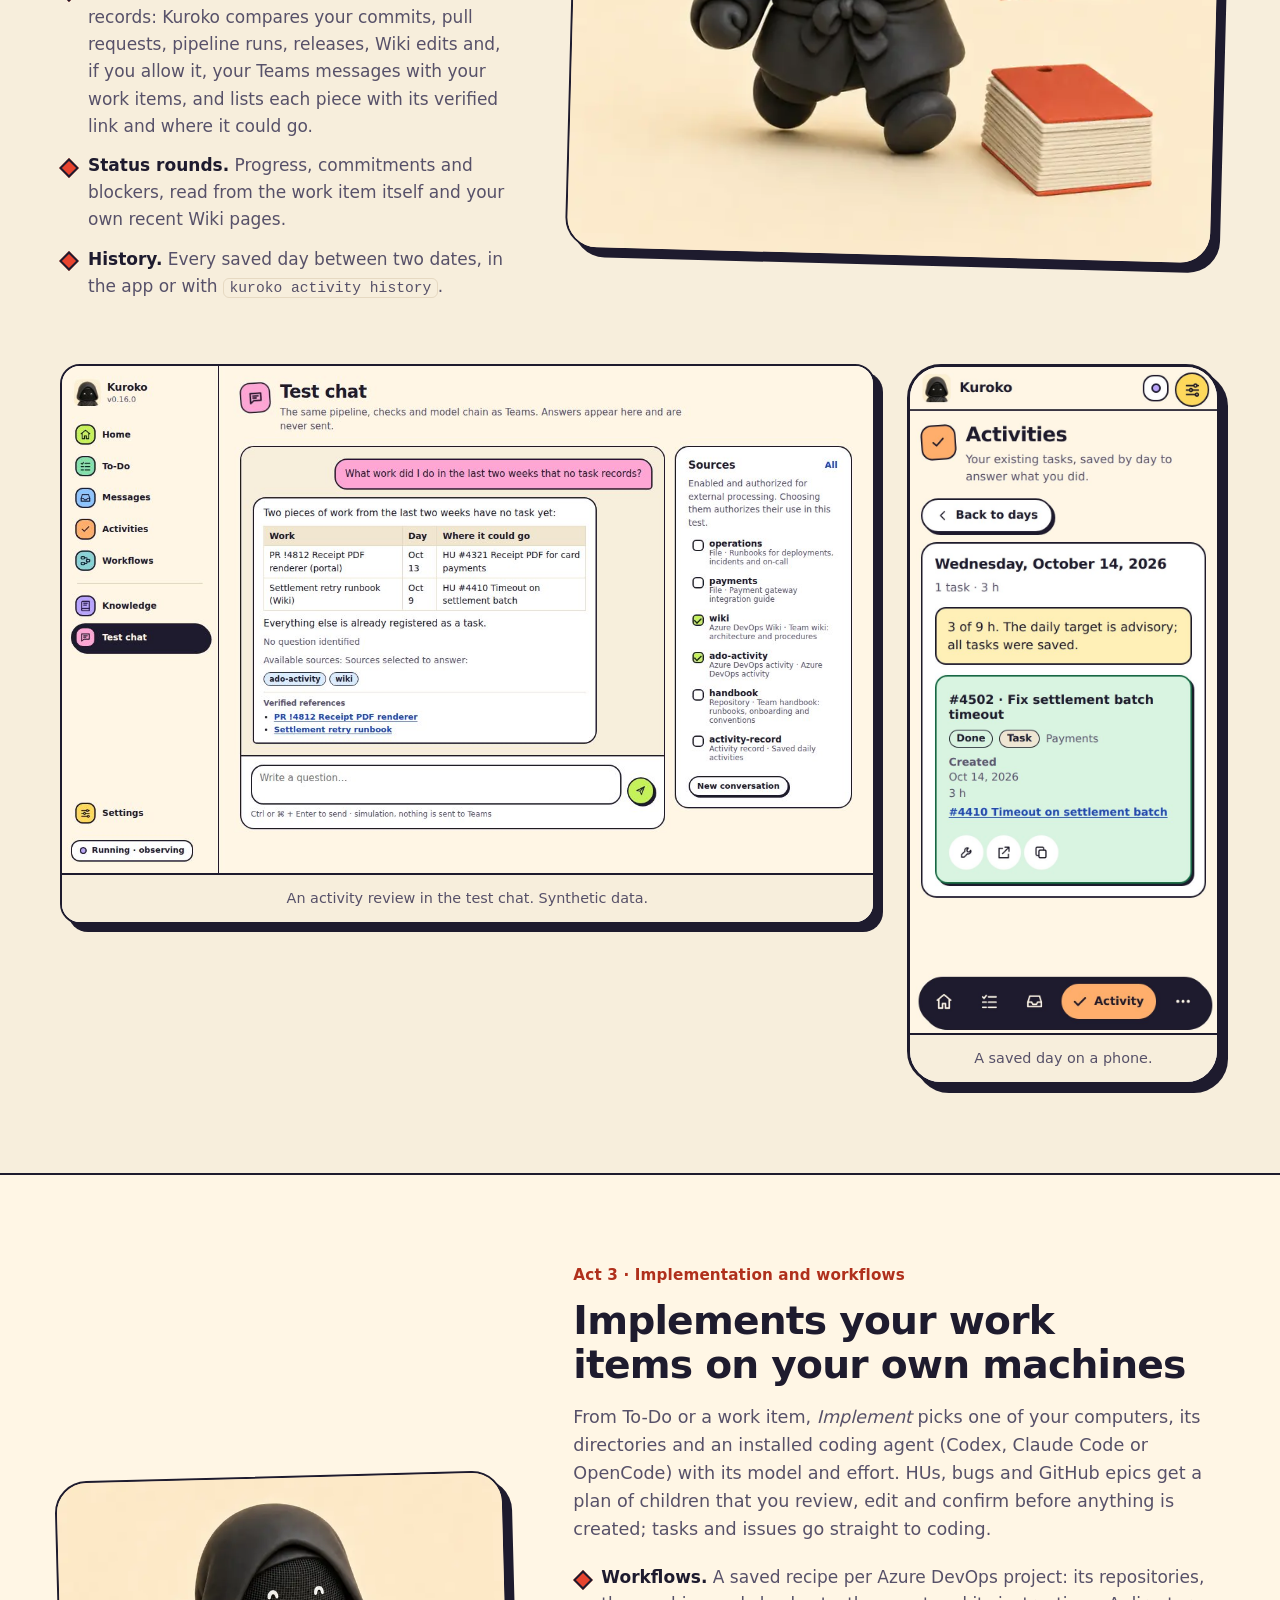
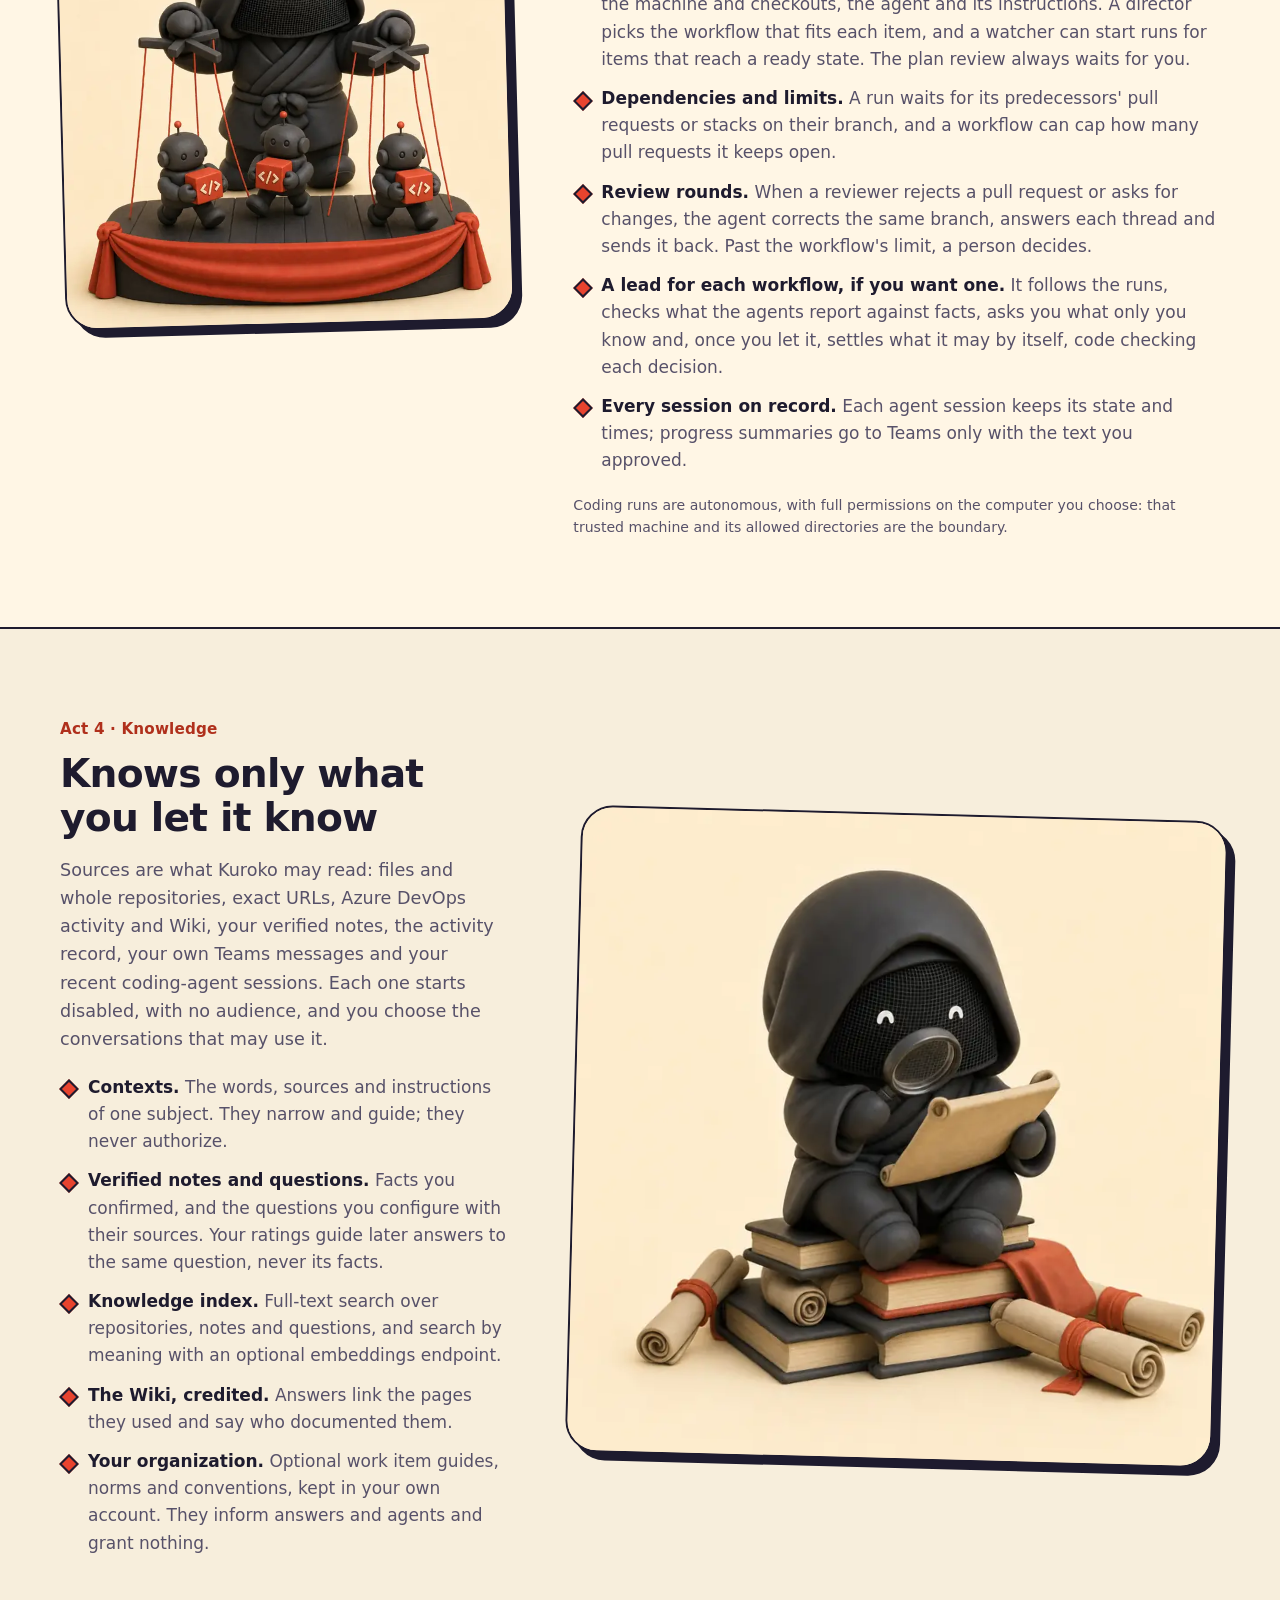
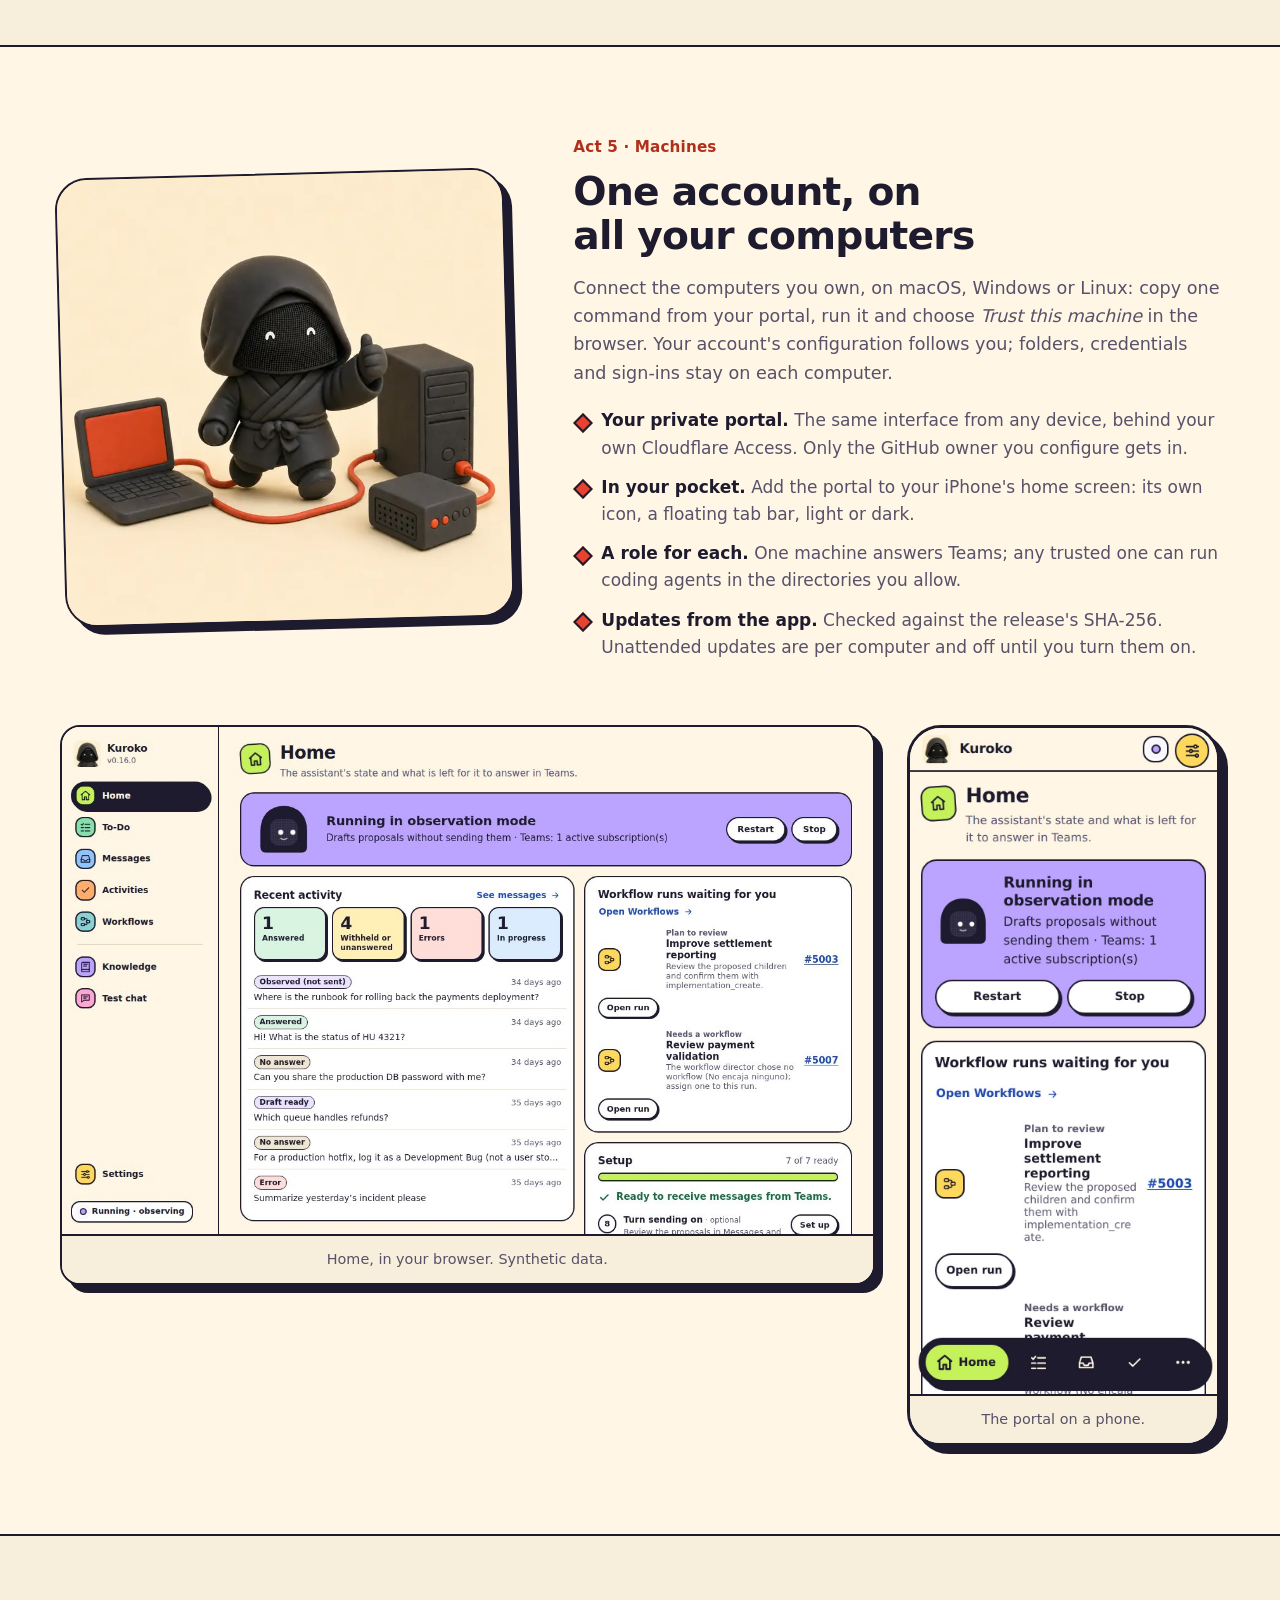
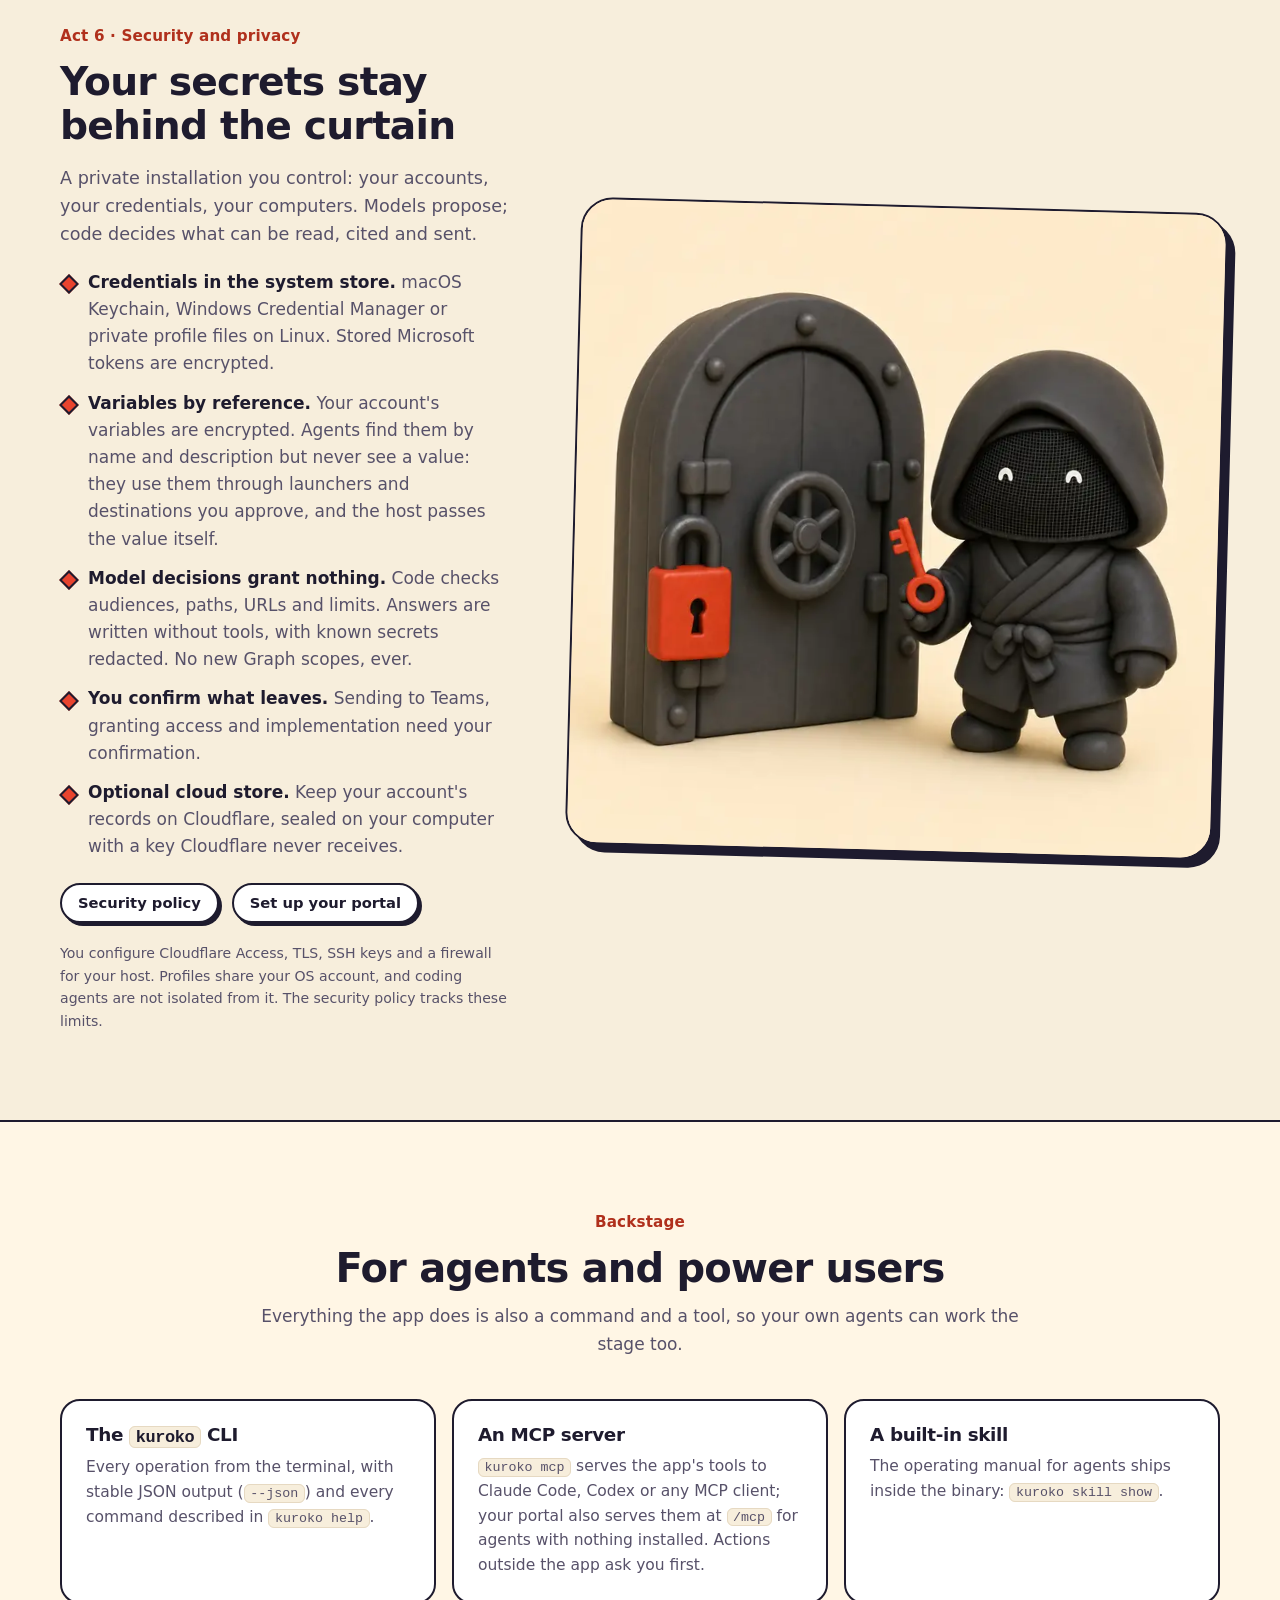
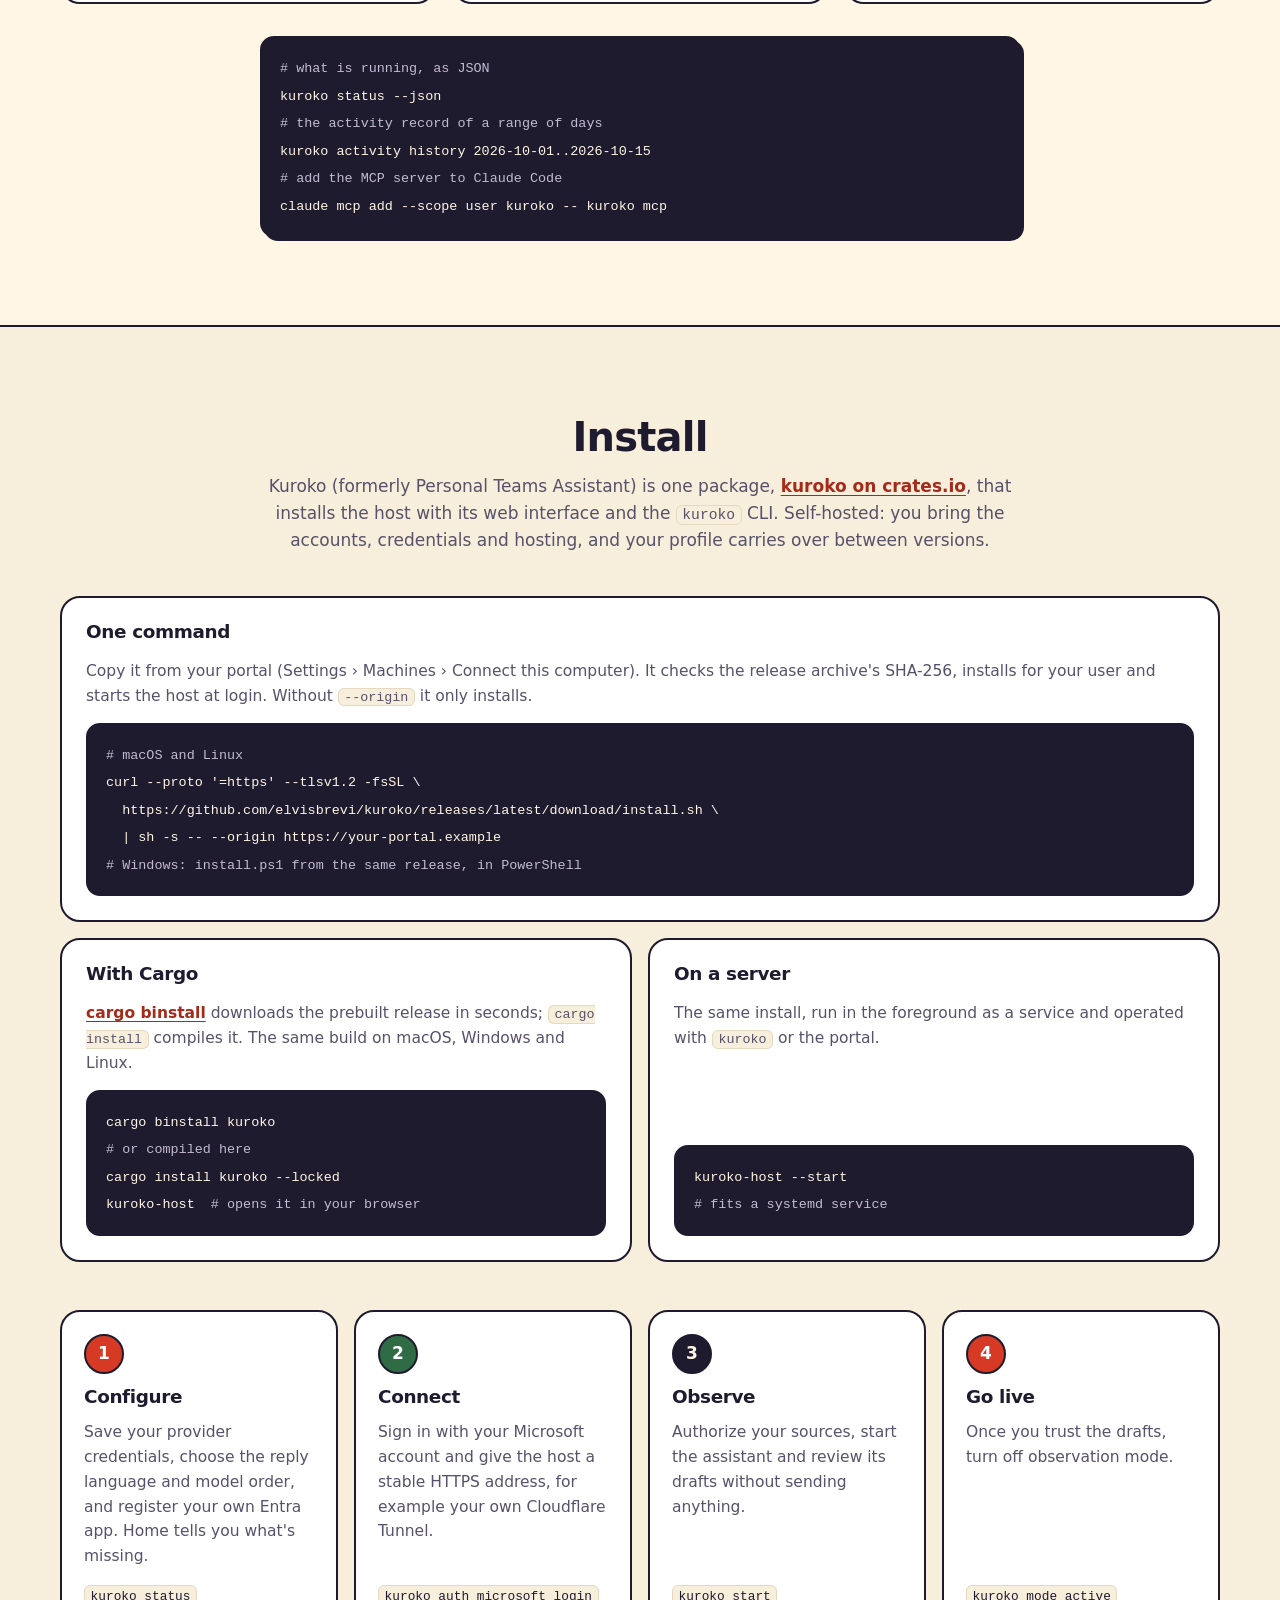
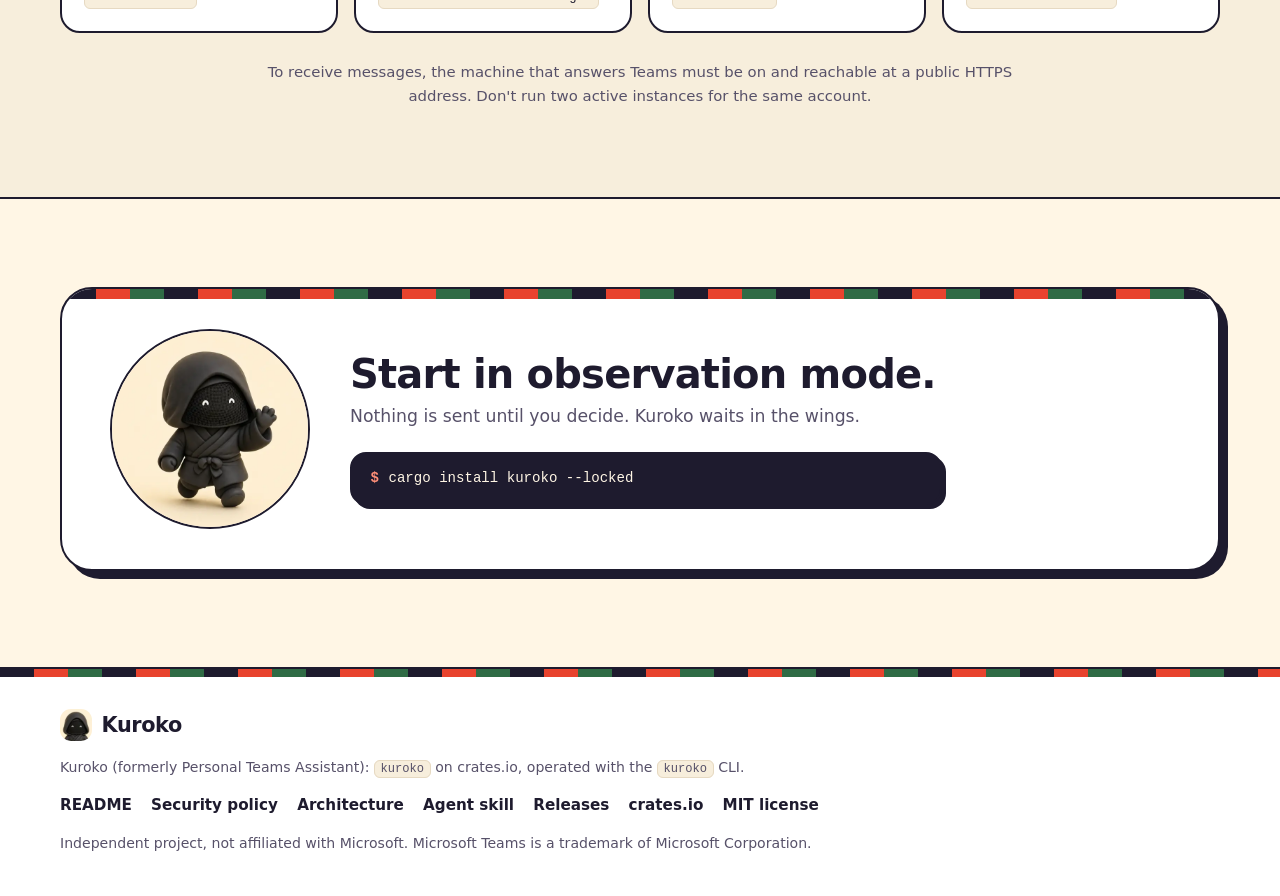
==== commit d46eed6e: "The workflow supervisor is retired: workflow leads follow the runs; its history stays readable (0.20" ====
--- a/site/public/index.html
+++ b/site/public/index.html
@@ -151,7 +151,7 @@
               <li><strong>Workflows.</strong> A saved recipe per Azure DevOps project: its repositories, the machine and checkouts, the agent and its instructions. A director picks the workflow that fits each item, and a watcher can start runs for items that reach a ready state. The plan review always waits for you.</li>
               <li><strong>Dependencies and limits.</strong> A run waits for its predecessors' pull requests or stacks on their branch, and a workflow can cap how many pull requests it keeps open.</li>
               <li><strong>Review rounds.</strong> When a reviewer rejects a pull request or asks for changes, the agent corrects the same branch, answers each thread and sends it back. Past the workflow's limit, a person decides.</li>
-              <li><strong>A supervisor, if you want one.</strong> It reads what the agents did, checks their reports against facts, drafts handover notes and summaries, and proposes the next step for you to confirm.</li>
+              <li><strong>A lead for each workflow, if you want one.</strong> It follows the runs, checks what the agents report against facts, asks you what only you know and, once you let it, settles what it may by itself, code checking each decision.</li>
               <li><strong>Every session on record.</strong> Each agent session keeps its state and times; progress summaries go to Teams only with the text you approved.</li>
             </ul>
             <p class="fine">Coding runs are autonomous, with full permissions on the computer you choose: that trusted machine and its allowed directories are the boundary.</p>
